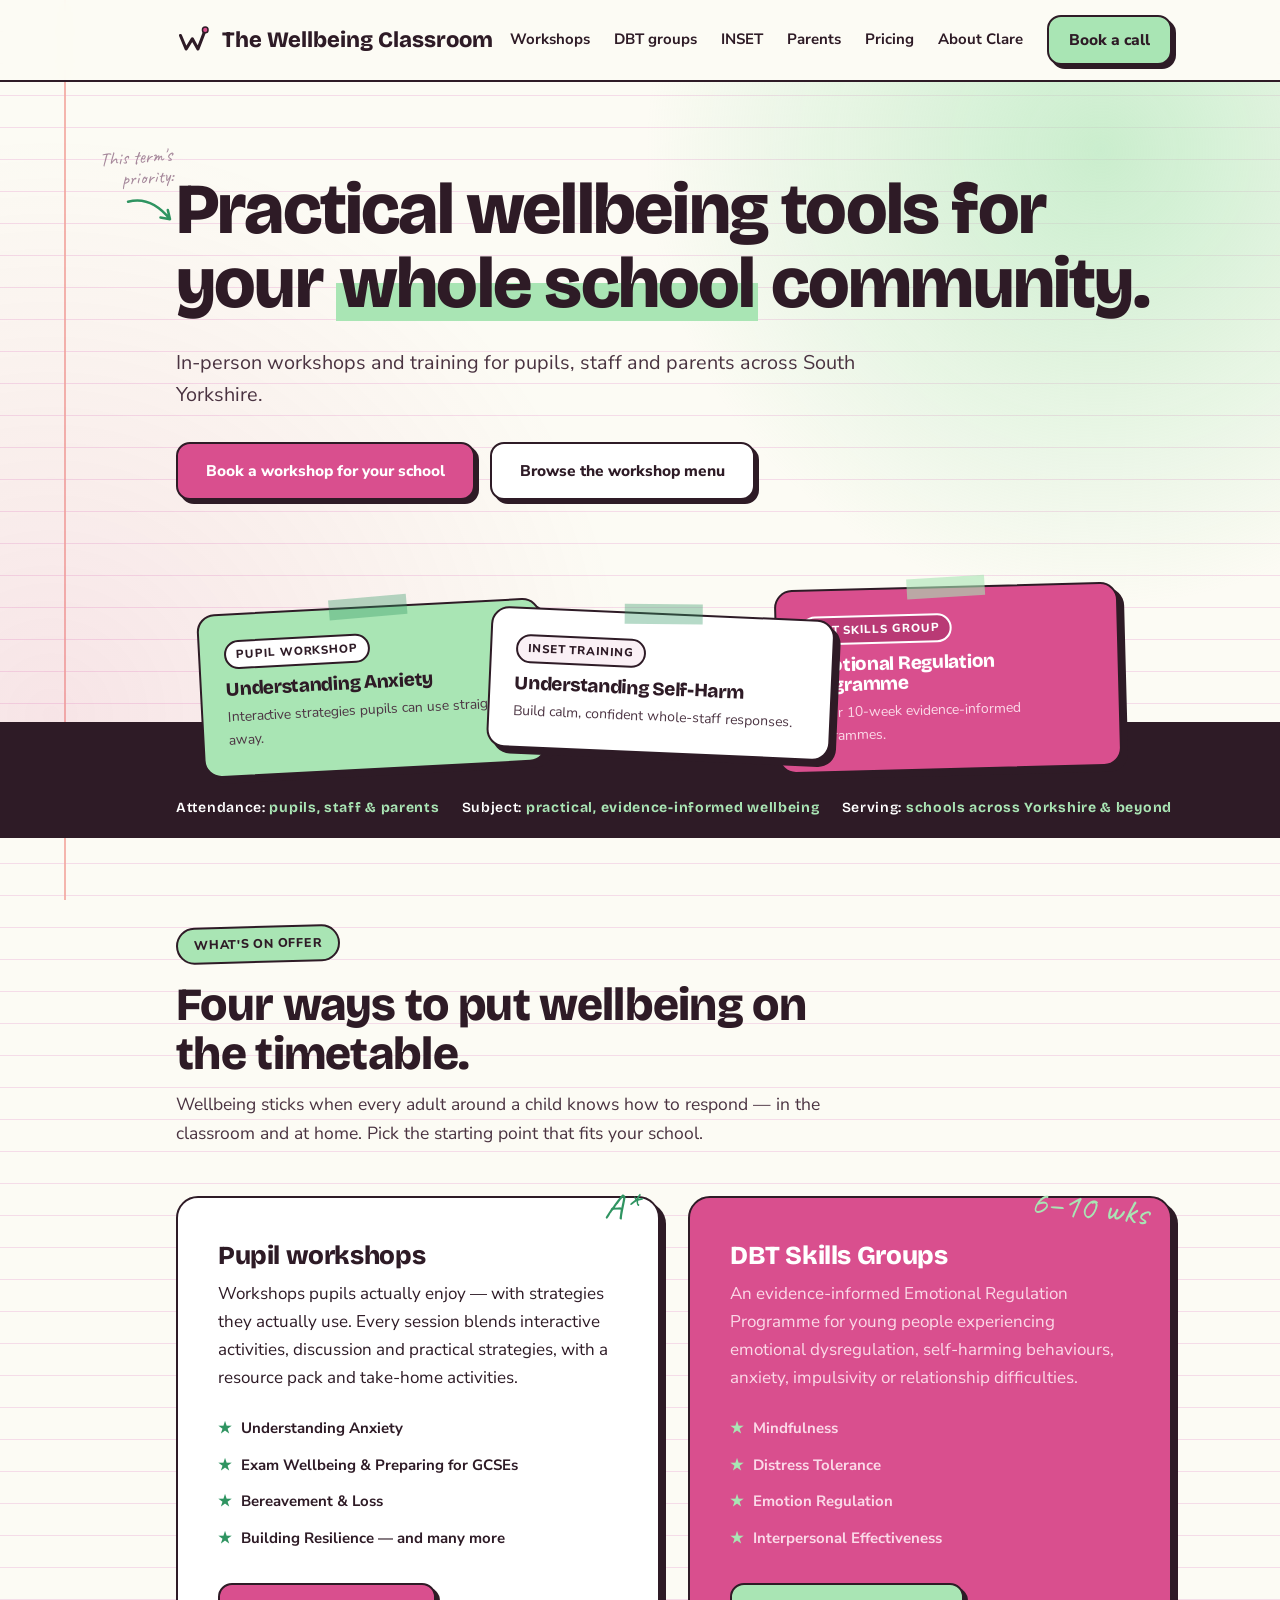
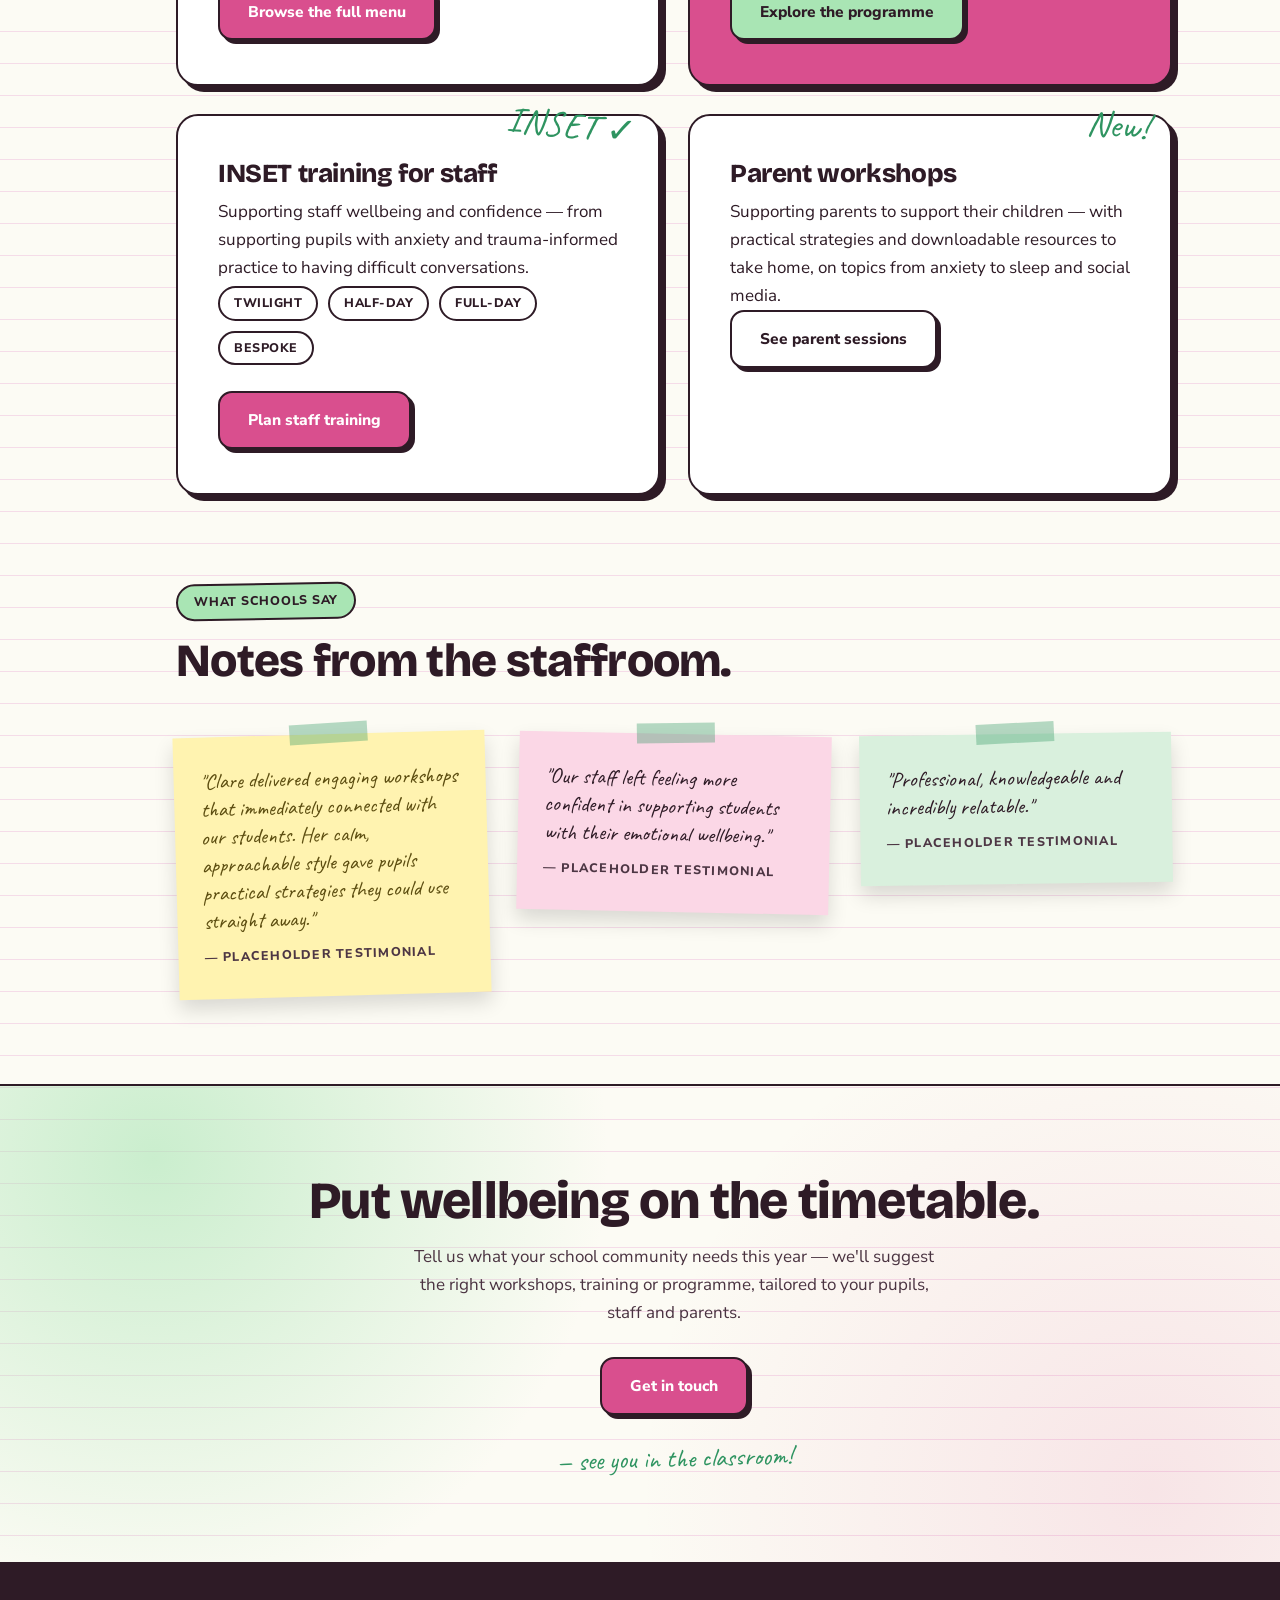
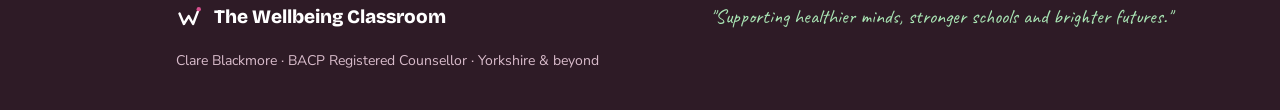
==== index.html @ d32be2e9 "Remove proof-point line from hero Co-Authored-By: Claude Fable 5 <noreply@anthropic.com>" ====
<!DOCTYPE html>
<html lang="en-GB">
<head>
<meta charset="UTF-8">
<meta name="viewport" content="width=device-width, initial-scale=1.0">
<title>The Wellbeing Classroom — Mental Health &amp; Wellbeing Support for Schools</title>
<meta name="description" content="Practical, evidence-informed wellbeing workshops, DBT skills groups, INSET training and parent sessions for schools across Yorkshire — delivered in person by a BACP Registered Counsellor.">
<link rel="preconnect" href="https://fonts.googleapis.com">
<link href="https://fonts.googleapis.com/css2?family=Bricolage+Grotesque:opsz,wght@12..96,400;12..96,600;12..96,800&family=Caveat:wght@600&family=Nunito+Sans:ital,wght@0,400;0,600;0,700;1,400&display=swap" rel="stylesheet">
<link rel="icon" type="image/svg+xml" href="assets/w-rise-badge.svg">
<link rel="stylesheet" href="styles/tokens.css">
<link rel="stylesheet" href="styles/main.css">
<script src="scripts/nav.js" defer></script>
<!-- PLACEHOLDERS in structured data: url and email must be confirmed with Clare before launch -->
<script type="application/ld+json">
{
  "@context": "https://schema.org",
  "@type": "LocalBusiness",
  "name": "The Wellbeing Classroom",
  "description": "Practical, evidence-informed mental health and wellbeing workshops, DBT skills groups, INSET staff training and parent workshops, delivered in person to schools across Yorkshire by a BACP Registered Counsellor.",
  "url": "https://www.thewellbeingclassroom.co.uk",
  "email": "hello@thewellbeingclassroom.co.uk",
  "founder": {
    "@type": "Person",
    "name": "Clare Blackmore",
    "jobTitle": "BACP Registered Counsellor"
  },
  "areaServed": [
    { "@type": "AdministrativeArea", "name": "South Yorkshire" },
    { "@type": "AdministrativeArea", "name": "Wakefield" },
    { "@type": "AdministrativeArea", "name": "Pontefract" },
    { "@type": "AdministrativeArea", "name": "Yorkshire" }
  ],
  "priceRange": "£175–£750",
  "knowsAbout": [
    "Child and adolescent mental health",
    "Anxiety",
    "Emotional regulation",
    "DBT skills",
    "Bereavement support",
    "Staff wellbeing training"
  ]
}
</script>
</head>
<body>

<nav>
  <div class="nav-inner">
    <a class="logo" href="index.html">
      <svg class="mark" viewBox="0 0 64 64" fill="none" stroke-linecap="round" stroke-linejoin="round" aria-hidden="true"><path d="M8 24 L18 48 L29 30 L39 48 L52 14" stroke="var(--ink)" stroke-width="5.5"/><circle cx="52" cy="14" r="5" fill="var(--primary)" stroke="var(--ink)" stroke-width="2.6"/></svg>
      <span>The Wellbeing Classroom</span>
    </a>
    <button class="nav-toggle" type="button" aria-expanded="false" aria-controls="nav-links">
      <svg viewBox="0 0 24 24" width="18" height="18" fill="none" aria-hidden="true"><path d="M3 6h18M3 12h18M3 18h18" stroke="currentColor" stroke-width="2.5" stroke-linecap="round"/></svg>
      Menu
    </button>
    <div class="nav-links" id="nav-links">
      <a href="workshops.html">Workshops</a>
      <a href="dbt-skills-groups.html">DBT groups</a>
      <a href="inset-training.html">INSET</a>
      <a href="parent-workshops.html">Parents</a>
      <a href="pricing.html">Pricing</a>
      <a href="about.html">About Clare</a>
      <a href="contact.html" class="btn sun" style="padding:10px 20px">Book a call</a>
    </div>
  </div>
</nav>

<header class="hero">
  <div class="hero-head">
    <p class="hero-note" aria-hidden="true">This term's priority:
      <svg class="note-arrow" viewBox="0 0 64 42" fill="none" aria-hidden="true"><path d="M4 6 C 24 2, 42 12, 56 32 M56 32 l-12 -3 M56 32 l-2 -12" stroke="var(--accent)" stroke-width="3.2" stroke-linecap="round" stroke-linejoin="round"/></svg>
    </p>
    <h1>Practical wellbeing tools for your <span class="hl">whole school</span> community.</h1>
    <p class="hero-sub">In-person workshops and training for pupils, staff and parents across South Yorkshire.</p>
    <div class="hero-ctas">
      <a href="contact.html" class="btn">Book a workshop for your school</a>
      <a href="workshops.html" class="btn plain">Browse the workshop menu</a>
    </div>
  </div>
  <div class="desk">
    <a class="paper p1" href="workshops.html">
      <span class="pill">Pupil workshop</span>
      <h3>Understanding Anxiety</h3>
      <p>Interactive strategies pupils can use straight away.</p>
    </a>
    <a class="paper p2" href="inset-training.html">
      <span class="pill">INSET training</span>
      <h3>Understanding Self-Harm</h3>
      <p>Build calm, confident whole-staff responses.</p>
    </a>
    <a class="paper p3" href="dbt-skills-groups.html">
      <span class="pill">DBT skills group</span>
      <h3>Emotional Regulation Programme</h3>
      <p>6, 8 or 10-week evidence-informed programmes.</p>
    </a>
  </div>
</header>

<div class="register">
  <div class="wrap">
    <span>Attendance: <b>pupils, staff &amp; parents</b></span>
    <span>Subject: <b>practical, evidence-informed wellbeing</b></span>
    <span>Serving: <b>schools across Yorkshire &amp; beyond</b></span>
  </div>
</div>

<section>
  <div class="wrap">
    <div class="sec-head">
      <span class="eyebrow">What's on offer</span>
      <h2>Four ways to put wellbeing on the timetable.</h2>
      <p>Wellbeing sticks when every adult around a child knows how to respond — in the classroom and at home. Pick the starting point that fits your school.</p>
    </div>
    <div class="aud">
      <div class="book">
        <span class="grade">A*</span>
        <h3>Pupil workshops</h3>
        <p>Workshops pupils actually enjoy — with strategies they actually use. Every session blends interactive activities, discussion and practical strategies, with a resource pack and take-home activities.</p>
        <ul>
          <li>Understanding Anxiety</li>
          <li>Exam Wellbeing &amp; Preparing for GCSEs</li>
          <li>Bereavement &amp; Loss</li>
          <li>Building Resilience — and many more</li>
        </ul>
        <a href="workshops.html" class="btn">Browse the full menu</a>
      </div>
      <div class="book blue">
        <span class="grade">6–10 wks</span>
        <h3>DBT Skills Groups</h3>
        <p>An evidence-informed Emotional Regulation Programme for young people experiencing emotional dysregulation, self-harming behaviours, anxiety, impulsivity or relationship difficulties.</p>
        <ul>
          <li>Mindfulness</li>
          <li>Distress Tolerance</li>
          <li>Emotion Regulation</li>
          <li>Interpersonal Effectiveness</li>
        </ul>
        <a href="dbt-skills-groups.html" class="btn sun">Explore the programme</a>
      </div>
      <div class="book">
        <span class="grade">INSET ✓</span>
        <h3>INSET training for staff</h3>
        <p>Supporting staff wellbeing and confidence — from supporting pupils with anxiety and trauma-informed practice to having difficult conversations.</p>
        <div class="formats"><span>Twilight</span><span>Half-day</span><span>Full-day</span><span>Bespoke</span></div>
        <a href="inset-training.html" class="btn">Plan staff training</a>
      </div>
      <div class="book">
        <span class="grade">New!</span>
        <h3>Parent workshops</h3>
        <p>Supporting parents to support their children — with practical strategies and downloadable resources to take home, on topics from anxiety to sleep and social media.</p>
        <a href="parent-workshops.html" class="btn plain">See parent sessions</a>
      </div>
    </div>
  </div>
</section>

<section class="tight">
  <div class="wrap">
    <div class="sec-head">
      <span class="eyebrow" style="transform:rotate(-1deg)">What schools say</span>
      <h2>Notes from the staffroom.</h2>
    </div>
    <!-- PLACEHOLDER TESTIMONIALS — replace with genuine quotes as Clare collects them -->
    <div class="stickies">
      <div class="sticky">"Clare delivered engaging workshops that immediately connected with our students. Her calm, approachable style gave pupils practical strategies they could use straight away."<footer>— Placeholder testimonial</footer></div>
      <div class="sticky">"Our staff left feeling more confident in supporting students with their emotional wellbeing."<footer>— Placeholder testimonial</footer></div>
      <div class="sticky">"Professional, knowledgeable and incredibly relatable."<footer>— Placeholder testimonial</footer></div>
    </div>
  </div>
</section>

<section class="cta">
  <div class="wrap">
    <h2>Put wellbeing on the timetable.</h2>
    <p>Tell us what your school community needs this year — we'll suggest the right workshops, training or programme, tailored to your pupils, staff and parents.</p>
    <a href="contact.html" class="btn">Get in touch</a>
    <span class="hand">— see you in the classroom!</span>
  </div>
</section>

<footer class="site">
  <div class="wrap">
    <a class="logo" href="index.html"><svg class="mark" viewBox="0 0 64 64" fill="none" stroke-linecap="round" stroke-linejoin="round" aria-hidden="true"><path d="M8 24 L18 48 L29 30 L39 48 L52 14" stroke="#fff" stroke-width="5.5"/><circle cx="52" cy="14" r="5" fill="var(--primary)"/></svg>The Wellbeing Classroom</a>
    <span class="strap">"Supporting healthier minds, stronger schools and brighter futures."</span>
    <span>Clare Blackmore · BACP Registered Counsellor · Yorkshire &amp; beyond</span>
  </div>
</footer>

</body>
</html>
---- styles/tokens.css ----
/* ============================================================
   THE WELLBEING CLASSROOM — BRAND TOKENS
   Change the site's entire colour scheme by editing this file.
   Default: "Rose & Mint" (pink + green — closest to the
   sage-green-and-blush direction Clare mentioned, kept poppy).
   Alternate palettes are at the bottom — copy one over :root
   to switch.
   ============================================================ */

:root{
  /* Core palette */
  --primary:#D94F8E;        /* buttons, panels, headings on colour */
  --primary-dark:#B93A75;   /* hover/pressed */
  --highlight:#A9E5B4;      /* highlighter swipes, badges, sun buttons */
  --accent:#2F9461;         /* handwriting, stickers, doodles */
  --ink:#2E1B26;            /* text + borders */

  /* Notepad surfaces */
  --paper:#FCFBF4;          /* page background */
  --rule:#F5DCE8;           /* ruled notebook lines */
  --margin:#F3A8A0;         /* red margin line */
  --note:#FFF3B0;           /* sticky notes */

  /* Tints (derived — keep in the primary/highlight families) */
  --tint-primary:#FBD7E6;   /* light primary backgrounds */
  --tint-highlight:#D9F0DD; /* light highlight backgrounds */
  --tint-neutral:#FAF0F5;   /* pills, subtle fills */
  --text-on-primary:#FBD9E8;/* body text on primary panels */
  --body:#4a3341;           /* body copy */
  --body-soft:#4d3644;      /* secondary copy */
  --faded:#A5879A;          /* dates, hints */
  --footer-text:#D9BCCB;

  /* Hero / CTA gradient stops */
  --glow-a:rgba(169,229,180,.6);   /* highlight glow */
  --glow-b:rgba(217,79,142,.13);   /* primary glow */
  --tape:rgba(47,148,97,.35);      /* washi tape on cards */

  /* Type */
  --font-display:'Bricolage Grotesque',sans-serif;
  --font-body:'Nunito Sans',sans-serif;
  --font-hand:'Caveat',cursive;
}

/* ------------------------------------------------------------
   ALTERNATE PALETTES (approved mockup colourways)
   To use one, replace the matching variables in :root above.
   ------------------------------------------------------------

   RASPBERRY & CUSTARD (pink + yellow)
   --primary:#D6336C; --primary-dark:#B02458;
   --highlight:#FFC93C; --accent:#FF6B57; --ink:#33202A;
   --rule:#F5DDE6; --tint-primary:#FBD9E4; --tint-highlight:#FFD9D2;
   --tint-neutral:#FAF0F3; --text-on-primary:#FBDCE7;
   --body:#4a3340; --body-soft:#4d3644; --faded:#A58794;
   --footer-text:#D9BCC9;
   --glow-a:rgba(255,201,60,.55); --glow-b:rgba(214,51,108,.12);
   --tape:rgba(255,107,87,.4);

   ORCHARD (green + apricot)
   --primary:#2E7D4F; --primary-dark:#23623E;
   --highlight:#FFBE76; --accent:#F4633A; --ink:#182B1F;
   --rule:#DCE9DE; --tint-primary:#D6EDDD; --tint-highlight:#FFE3CB;
   --tint-neutral:#EFF6F0; --text-on-primary:#D9EFDF;
   --body:#35443a; --body-soft:#3a4a40; --faded:#7f9686;
   --footer-text:#B7C6BB;
   --glow-a:rgba(255,190,118,.55); --glow-b:rgba(46,125,79,.14);
   --tape:rgba(244,99,58,.35);

   MARIGOLD (orange + peach + olive)
   --primary:#DE5F1D; --primary-dark:#B84F14;
   --highlight:#FFCE9E; --accent:#6F8F3F; --ink:#2E2418;
   --rule:#EFE2CF; --tint-primary:#FFE2C7; --tint-highlight:#E7EFD8;
   --tint-neutral:#FAF2E8; --text-on-primary:#FFE4CB;
   --body:#4a3d2e; --body-soft:#4d4032; --faded:#A89376;
   --footer-text:#D4C6B0;
   --glow-a:rgba(255,206,158,.55); --glow-b:rgba(222,95,29,.12);
   --tape:rgba(111,143,63,.35);
------------------------------------------------------------ */
---- styles/main.css ----
/* ============================================================
   THE WELLBEING CLASSROOM — MAIN STYLES
   Notepad design system: ruled paper, margin line, chunky
   bordered cards with offset shadows, handwritten annotations.
   Colours come from tokens.css — never hard-code hex here.
   ============================================================ */

*{margin:0;padding:0;box-sizing:border-box}
html{scroll-behavior:smooth}
body{
  font-family:var(--font-body);color:var(--ink);line-height:1.65;font-size:17px;
  background:
    repeating-linear-gradient(to bottom, transparent 0 31px, var(--rule) 31px 32px),
    var(--paper);
}
body::before{content:"";position:fixed;top:0;bottom:0;left:64px;width:2px;background:var(--margin);z-index:0;opacity:.85}
.wrap{max-width:1120px;margin:0 auto;padding:0 28px 0 96px;position:relative;z-index:1}
h1,h2,h3{font-family:var(--font-display);color:var(--ink);line-height:1.06;letter-spacing:-.015em}
.hand{font-family:var(--font-hand);color:var(--accent);font-size:1.35em;line-height:1.2}
.hl{background:linear-gradient(transparent 50%, var(--highlight) 50%, var(--highlight) 94%, transparent 94%);padding:0 3px}

/* Buttons */
.btn{display:inline-block;background:var(--primary);color:#fff;padding:14px 28px;border-radius:14px;text-decoration:none;font-weight:800;font-size:15.5px;border:2.5px solid var(--ink);box-shadow:4px 4px 0 var(--ink);transition:transform .12s, box-shadow .12s}
.btn:hover{transform:translate(-2px,-2px);box-shadow:6px 6px 0 var(--ink)}
.btn:active{transform:translate(2px,2px);box-shadow:1px 1px 0 var(--ink)}
.btn.sun{background:var(--highlight);color:var(--ink)}
.btn.plain{background:#fff;color:var(--ink)}
.eyebrow{display:inline-block;background:var(--highlight);border:2px solid var(--ink);border-radius:999px;padding:6px 16px;font-weight:800;font-size:12.5px;letter-spacing:.06em;text-transform:uppercase;margin-bottom:18px;transform:rotate(-1.5deg);color:var(--ink)}

/* Nav */
nav{position:sticky;top:0;z-index:20;background:color-mix(in srgb, var(--paper) 94%, transparent);backdrop-filter:blur(8px);border-bottom:2.5px solid var(--ink)}
.nav-inner{max-width:1120px;margin:0 auto;padding:15px 28px 15px 96px;display:flex;align-items:center;justify-content:space-between;position:relative}
.logo{display:flex;align-items:center;gap:10px;font-family:var(--font-display);font-weight:800;font-size:22px;text-decoration:none;color:var(--ink);line-height:1}
.logo svg.mark{flex:none;width:36px;height:36px}
.nav-links{display:flex;gap:24px;align-items:center;font-size:15px;font-weight:700}
.nav-links a{text-decoration:none;color:var(--ink)}
.nav-links a:hover{color:var(--primary)}
.nav-links a[aria-current="page"]{background:linear-gradient(transparent 55%, var(--highlight) 55%, var(--highlight) 92%, transparent 92%);padding:0 3px}
.nav-toggle{display:none;align-items:center;gap:9px;background:#fff;color:var(--ink);font-family:var(--font-body);font-weight:800;font-size:13.5px;letter-spacing:.06em;text-transform:uppercase;border:2.5px solid var(--ink);border-radius:12px;box-shadow:3px 3px 0 var(--ink);padding:8px 15px;cursor:pointer;transition:transform .12s, box-shadow .12s}
.nav-toggle:hover{transform:translate(-1px,-1px);box-shadow:4px 4px 0 var(--ink)}
.nav-toggle:active{transform:translate(1px,1px);box-shadow:1px 1px 0 var(--ink)}
.nav-toggle[aria-expanded="true"]{background:var(--highlight)}

/* Hero — "the term's front page": full-width typographic poster
   hugging the margin rule, with a band of papers crossing the fold */
.hero{
  padding:64px 0 0;position:relative;
  background:
    radial-gradient(circle at 86% 10%, var(--glow-a), transparent 36%),
    radial-gradient(circle at 4% 92%, var(--glow-b), transparent 42%);
}
.hero-head{position:relative;max-width:1120px;margin:0 auto;padding:26px 28px 0 96px}
.hero-note{position:absolute;left:2px;top:2px;width:92px;font-family:var(--font-hand);color:var(--faded);font-size:19px;line-height:1.12;text-align:right;transform:rotate(-4deg)}
.hero-note .note-arrow{display:block;width:50px;margin:6px 0 0 auto}
.hero h1{font-size:clamp(42px,5.6vw,76px);font-weight:800;letter-spacing:-.025em;line-height:1.04}
.hero-sub{margin-top:26px;font-size:clamp(17px,1.55vw,21px);color:var(--body);max-width:58ch}
.hero-ctas{display:flex;gap:15px;flex-wrap:wrap;margin-top:30px}

/* Papers on the desk — overlapping band that breaks the hero's bottom edge */
.desk{position:relative;z-index:5;display:flex;align-items:flex-end;justify-content:center;max-width:1180px;margin:64px auto -48px;padding:22px 32px 0 72px}
.paper{display:block;width:32%;background:#fff;border:2.5px solid var(--ink);border-radius:18px;box-shadow:6px 6px 0 var(--ink);padding:24px;position:relative;text-decoration:none;color:inherit;transform:rotate(var(--rot,0deg)) translateY(var(--lift,0px));transition:transform .18s,box-shadow .18s}
.paper+.paper{margin-left:-56px}
.paper::before{content:"";position:absolute;top:-11px;left:50%;transform:translateX(-50%) rotate(-2deg);width:78px;height:20px;background:var(--tape)}
.paper h3{font-size:19px;font-weight:800;margin-bottom:6px}
.paper p{font-size:14px;color:var(--body-soft)}
.paper .pill{display:inline-block;font-size:11.5px;font-weight:800;letter-spacing:.08em;text-transform:uppercase;background:var(--tint-neutral);border:2px solid var(--ink);border-radius:999px;padding:3px 10px;margin-bottom:10px}
.p1{--rot:-3deg;background:var(--highlight);z-index:1}
.p1 .pill{background:#fff}
.p2{--rot:2.5deg;--lift:-16px;z-index:3}
.p3{--rot:-1.5deg;background:var(--primary);z-index:2}
.p3 h3{color:#fff}
.p3 p{color:var(--text-on-primary)}
.p3 .pill{background:var(--primary-dark);color:#fff;border-color:#fff}
.p3::before{background:var(--glow-a)}
.paper:hover,.paper:focus-visible{transform:rotate(0deg) translateY(calc(var(--lift,0px) - 4px));box-shadow:8px 8px 0 var(--ink);z-index:6}
.paper:focus-visible{outline:3px solid var(--accent);outline-offset:3px}

/* Register strip (home only) — extra top padding clears the desk band overlap */
.register{border-top:2.5px solid var(--ink);border-bottom:2.5px solid var(--ink);background:var(--ink);color:#fff;padding:72px 0 17px;position:relative;z-index:1}
.register .wrap{display:flex;justify-content:space-between;gap:18px;flex-wrap:wrap;font-family:var(--font-display);font-weight:600;font-size:14px;letter-spacing:.05em}
.register span b{color:var(--highlight)}

/* Sections */
section{padding:88px 0}
section.tight{padding-top:0}
.sec-head{margin-bottom:48px;max-width:70ch}
.sec-head h1{font-size:clamp(34px,4.8vw,54px);font-weight:800;margin-bottom:12px}
.sec-head h2{font-size:clamp(30px,4vw,46px);font-weight:800;margin-bottom:12px}
.sec-head p{color:var(--body);font-size:17.5px}

/* Feature cards (from design 3) */
.courses{display:grid;grid-template-columns:repeat(3,1fr);gap:26px}
.course{background:#fff;border:2.5px solid var(--ink);border-radius:20px;box-shadow:5px 5px 0 var(--ink);padding:30px 28px;transition:transform .15s, box-shadow .15s;position:relative}
.course:hover{transform:translate(-3px,-3px);box-shadow:8px 8px 0 var(--ink)}
.course .emoji{width:52px;height:52px;border-radius:14px;border:2.5px solid var(--ink);display:flex;align-items:center;justify-content:center;font-size:24px;margin-bottom:18px}
.course:nth-child(1) .emoji{background:var(--highlight)}
.course:nth-child(2) .emoji{background:var(--tint-primary)}
.course:nth-child(3) .emoji{background:var(--tint-highlight)}
.course h3{font-size:22px;font-weight:800;margin-bottom:8px}
.course p{font-size:15px;color:var(--body-soft)}
.course .sticker{position:absolute;top:-14px;right:18px;background:var(--accent);color:#fff;border:2px solid var(--ink);border-radius:999px;font-size:11.5px;font-weight:800;letter-spacing:.06em;text-transform:uppercase;padding:5px 12px;transform:rotate(3deg)}

/* Workshop menu (multi-column list) */
.menu-board{border:2.5px solid var(--ink);background:#fff;border-radius:20px;box-shadow:6px 6px 0 var(--ink);padding:40px 44px;margin-top:30px}
.menu-cols{display:grid;grid-template-columns:repeat(3,1fr);gap:36px}
.menu-cols h3{font-size:17px;font-weight:800;color:var(--primary);margin-bottom:12px;padding-bottom:8px;border-bottom:2px solid var(--rule)}
.menu-cols ul{list-style:none}
.menu-cols li{padding:5px 0;font-size:15px;font-weight:600}
.menu-cols li::before{content:"→";color:var(--accent);margin-right:9px;font-weight:900}
.includes{margin-top:32px;padding-top:24px;border-top:2px dashed var(--rule);display:flex;gap:16px 26px;flex-wrap:wrap;font-size:14.5px;font-weight:700}
.includes span::before{content:"✓";color:#fff;background:var(--accent);display:inline-flex;width:19px;height:19px;border-radius:50%;align-items:center;justify-content:center;font-size:10.5px;margin-right:8px;vertical-align:middle}

/* Bespoke / highlight dashed box */
.bespoke{margin-top:26px;border:2.5px dashed var(--ink);border-radius:20px;padding:28px 32px;display:flex;justify-content:space-between;align-items:center;gap:24px;flex-wrap:wrap;background:color-mix(in srgb, #fff 70%, transparent)}
.bespoke h3{font-size:21px;font-weight:800;margin-bottom:6px}
.bespoke p{font-size:15px;color:var(--body-soft);max-width:64ch}

/* Audience panels */
.aud{display:grid;grid-template-columns:1fr 1fr;gap:28px}
.book{border:2.5px solid var(--ink);border-radius:22px;padding:44px 40px;background:#fff;position:relative;box-shadow:6px 6px 0 var(--ink)}
.book.blue{background:var(--primary);color:var(--text-on-primary)}
.book.blue h3{color:#fff}
.book.blue p{color:var(--text-on-primary)}
.book h3{font-size:26px;font-weight:800;margin-bottom:10px}
.book .grade{position:absolute;top:-20px;right:22px;font-family:var(--font-hand);font-size:36px;color:var(--accent);transform:rotate(6deg)}
.book.blue .grade{color:var(--highlight)}
.book ul{list-style:none;margin:18px 0 26px}
.book li{padding:6px 0;font-weight:700;font-size:15px}
.book li::before{content:"★";color:var(--accent);margin-right:10px}
.book.blue li::before{color:var(--highlight)}
.book .formats{display:flex;gap:10px;flex-wrap:wrap;margin:4px 0 26px}
.book .formats span{border:2px solid var(--ink);background:#fff;color:var(--ink);border-radius:999px;padding:5px 14px;font-size:12.5px;font-weight:800;letter-spacing:.04em;text-transform:uppercase}

/* Pricing table */
.price-table{border:2.5px solid var(--ink);background:#fff;border-radius:20px;box-shadow:6px 6px 0 var(--ink);overflow:hidden;margin-top:8px}
.price-row{display:grid;grid-template-columns:1.3fr 1fr auto;gap:22px;align-items:center;padding:22px 32px;border-bottom:2px solid var(--rule)}
.price-row:last-child{border-bottom:0}
.price-row.head{background:var(--primary);color:#fff;border-bottom:2.5px solid var(--ink);font-family:var(--font-display);font-weight:800;letter-spacing:.04em;font-size:14px;text-transform:uppercase}
.price-row h3{font-size:18px;font-weight:800}
.price-row .detail{font-size:14.5px;color:var(--body-soft)}
.price-row .price{font-family:var(--font-display);font-weight:800;font-size:22px;color:var(--primary);white-space:nowrap}
.price-note{margin-top:18px;font-size:14.5px;color:var(--body-soft)}
.price-note .hand{font-size:22px}

/* Testimonials as sticky notes */
.stickies{display:grid;grid-template-columns:repeat(3,1fr);gap:30px;align-items:start}
.sticky{background:var(--note);box-shadow:0 10px 20px rgba(0,0,0,.14);padding:30px 26px 34px;font-family:var(--font-hand);font-size:21.5px;line-height:1.3;color:#5c4d10;position:relative}
.sticky::before{content:"";position:absolute;top:-11px;left:50%;transform:translateX(-50%) rotate(-2deg);width:78px;height:20px;background:var(--tape)}
.sticky:nth-child(1){transform:rotate(-1.6deg)}
.sticky:nth-child(2){transform:rotate(1.2deg);background:var(--tint-primary);color:var(--ink)}
.sticky:nth-child(3){transform:rotate(-.8deg);background:var(--tint-highlight);color:var(--ink)}
.sticky footer{margin-top:14px;font-family:var(--font-body);font-size:12.5px;font-weight:800;letter-spacing:.1em;text-transform:uppercase;color:var(--body-soft)}

/* Report card */
.report{border:2.5px solid var(--ink);background:#fff;border-radius:20px;max-width:900px;margin:0 auto;box-shadow:6px 6px 0 var(--ink);overflow:hidden}
.report .rhead{background:var(--primary);color:#fff;padding:20px 32px;display:flex;justify-content:space-between;align-items:center;flex-wrap:wrap;gap:10px;border-bottom:2.5px solid var(--ink)}
.report .rhead h2{color:#fff;font-size:21px;font-weight:800}
.report .rhead span{font-family:var(--font-hand);font-size:25px;color:var(--highlight)}
.report .rbody{padding:36px 40px}
.rrow{display:grid;grid-template-columns:200px 1fr auto;gap:20px;padding:15px 0;border-bottom:1px dashed var(--rule);align-items:center}
.rrow:last-child{border:0}
.rrow .subject{font-family:var(--font-display);font-weight:800;color:var(--primary);font-size:15px}
.rrow .comment{font-size:15.5px;color:var(--body-soft)}
.rrow .mark{font-family:var(--font-hand);font-size:30px;color:var(--accent);font-weight:600}

/* CTA */
.cta{
  text-align:center;border-top:2.5px solid var(--ink);
  background:
    radial-gradient(circle at 12% 15%, var(--glow-a), transparent 38%),
    radial-gradient(circle at 90% 85%, var(--glow-b), transparent 42%);
}
.cta h1,.cta h2{font-size:clamp(32px,4.4vw,52px);font-weight:800;margin-bottom:14px}
.cta p{max-width:54ch;margin:0 auto 30px;color:var(--body)}
.cta .contact-line{display:flex;gap:14px 34px;justify-content:center;flex-wrap:wrap;margin-top:30px;font-weight:700;font-size:15.5px}
.cta .contact-line a{color:var(--primary);text-decoration:none;border-bottom:2px solid var(--primary)}
.cta .hand{display:block;margin-top:28px;font-size:26px;transform:rotate(-1.5deg)}

footer.site{background:var(--ink);color:var(--footer-text);padding:38px 0;font-size:14px;position:relative;z-index:1}
footer.site .wrap{display:flex;justify-content:space-between;gap:16px;flex-wrap:wrap;align-items:center}
footer.site .logo{color:#fff;font-size:19px}
footer.site .logo svg.mark{width:28px;height:28px}
footer.site .strap{font-family:var(--font-hand);font-size:20px;color:var(--highlight)}

@media(max-width:1024px){
  .hero h1{font-size:clamp(40px,6vw,66px)}
  .paper+.paper{margin-left:-40px}
}

@media(max-width:920px){
  body::before{left:26px}
  .wrap{padding-left:52px}
  .nav-inner{padding-left:52px}
  .aud{grid-template-columns:1fr}
  .courses,.menu-cols,.stickies{grid-template-columns:1fr}
  .rrow,.price-row{grid-template-columns:1fr;gap:6px}
  /* Margin gutter is too narrow for the note here — sit it above the headline */
  .hero-head{padding:0 28px 0 52px}
  .hero-note{position:static;width:auto;max-width:200px;text-align:left;transform:rotate(-3deg);margin:0 0 10px 4px}
  .hero-note .note-arrow{display:inline-block;width:40px;margin:0 0 -12px 8px}

  /* Mobile nav: toggle button + dropdown notepad panel */
  .nav-toggle{display:inline-flex}
  .nav-links{
    display:none;position:absolute;top:calc(100% + 12px);left:16px;right:16px;
    flex-direction:column;align-items:stretch;gap:6px;
    background:var(--paper);border:2.5px solid var(--ink);border-radius:18px;
    box-shadow:6px 6px 0 var(--ink);padding:18px;z-index:30;
  }
  .nav-links.open{display:flex}
  .nav-links a{padding:10px 14px;border-radius:10px;font-size:16px}
  .nav-links a:hover{background:var(--tint-neutral)}
  .nav-links a[aria-current="page"]{background:linear-gradient(transparent 55%, var(--highlight) 55%, var(--highlight) 92%, transparent 92%)}
  .nav-links .btn{text-align:center;margin-top:6px}
}

@media(max-width:680px){
  /* Papers become a scroll-snap row, still nudging past the fold */
  .desk{justify-content:flex-start;overflow-x:auto;scroll-snap-type:x mandatory;gap:18px;margin:48px 0 -48px;padding:22px 24px 8px 52px;-webkit-overflow-scrolling:touch}
  .paper{flex:0 0 76%;width:auto;max-width:320px;scroll-snap-align:center}
  .paper+.paper{margin-left:0}
  .p1{--rot:-1deg}
  .p2{--rot:1deg;--lift:0px}
  .p3{--rot:-1deg}
}

@media(prefers-reduced-motion:reduce){
  html{scroll-behavior:auto}
  .btn,.course,.nav-toggle,.paper{transition:none}
  .btn:hover,.btn:active{transform:none;box-shadow:4px 4px 0 var(--ink)}
  .course:hover{transform:none;box-shadow:5px 5px 0 var(--ink)}
  .paper:hover,.paper:focus-visible{transform:rotate(var(--rot,0deg)) translateY(var(--lift,0px));box-shadow:6px 6px 0 var(--ink)}
  .paper:hover h3,.paper:focus-visible h3{text-decoration:underline}
  .nav-toggle:hover,.nav-toggle:active{transform:none;box-shadow:3px 3px 0 var(--ink)}
}
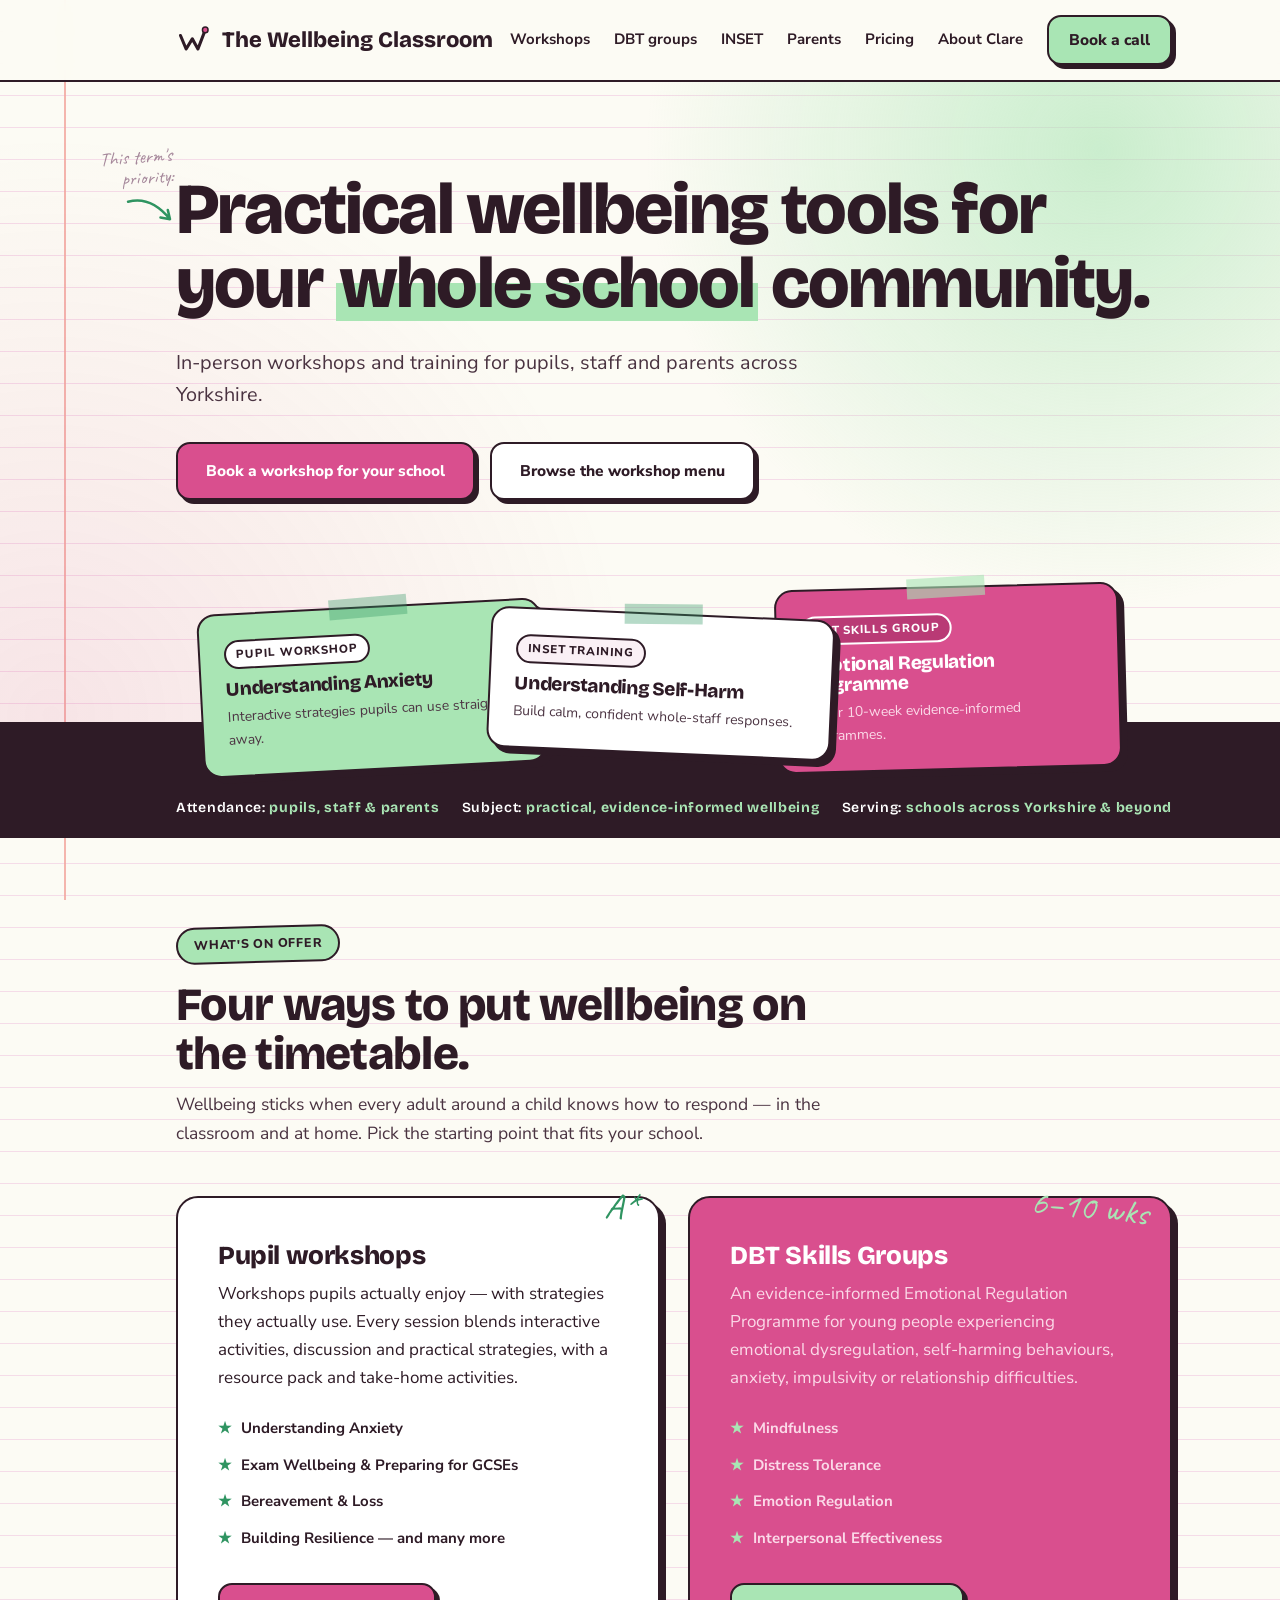
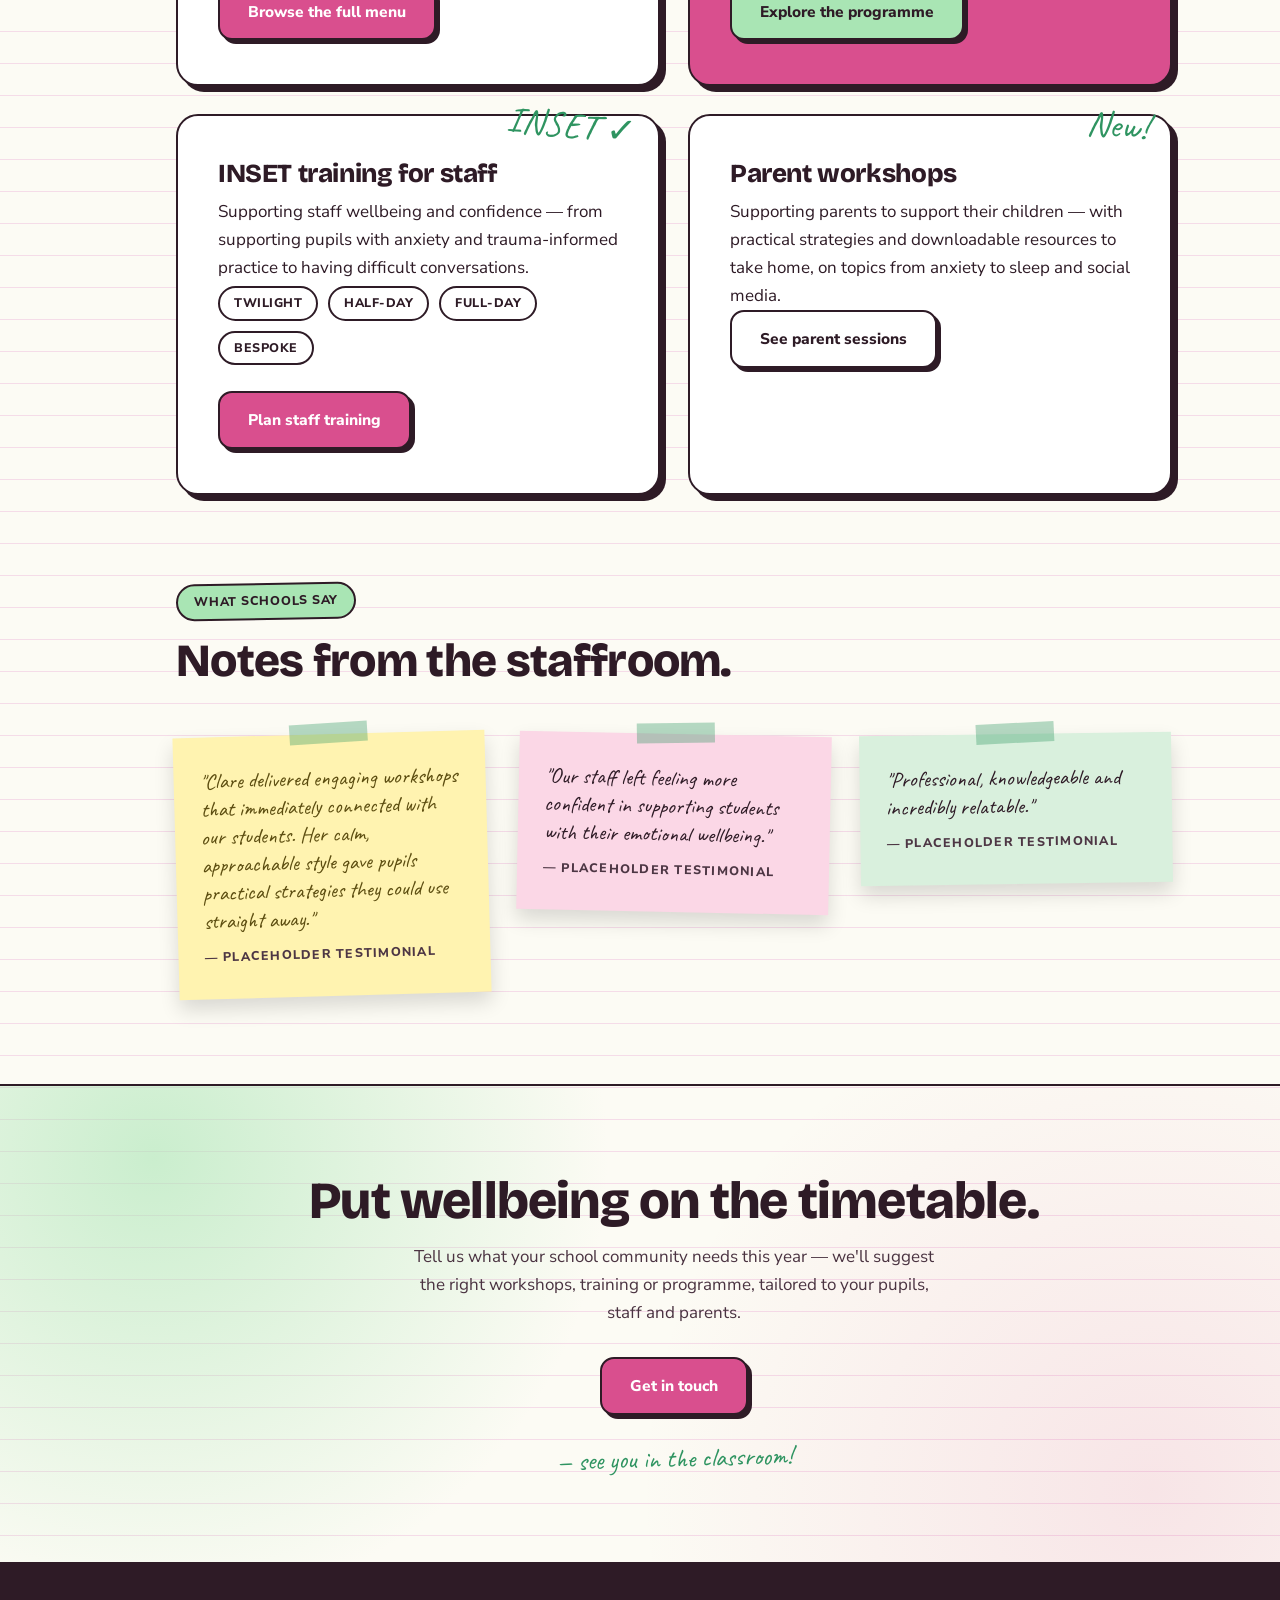
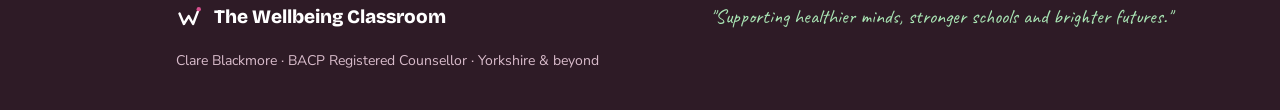
==== commit 7cbfe5a9: "Use Yorkshire as a whole instead of South Yorkshire Co-Authored-By: Claude Fable 5 <noreply@anthropi" ====
--- a/index.html
+++ b/index.html
@@ -25,12 +25,7 @@
     "name": "Clare Blackmore",
     "jobTitle": "BACP Registered Counsellor"
   },
-  "areaServed": [
-    { "@type": "AdministrativeArea", "name": "South Yorkshire" },
-    { "@type": "AdministrativeArea", "name": "Wakefield" },
-    { "@type": "AdministrativeArea", "name": "Pontefract" },
-    { "@type": "AdministrativeArea", "name": "Yorkshire" }
-  ],
+  "areaServed": { "@type": "AdministrativeArea", "name": "Yorkshire" },
   "priceRange": "£175–£750",
   "knowsAbout": [
     "Child and adolescent mental health",
@@ -73,7 +68,7 @@
       <svg class="note-arrow" viewBox="0 0 64 42" fill="none" aria-hidden="true"><path d="M4 6 C 24 2, 42 12, 56 32 M56 32 l-12 -3 M56 32 l-2 -12" stroke="var(--accent)" stroke-width="3.2" stroke-linecap="round" stroke-linejoin="round"/></svg>
     </p>
     <h1>Practical wellbeing tools for your <span class="hl">whole school</span> community.</h1>
-    <p class="hero-sub">In-person workshops and training for pupils, staff and parents across South Yorkshire.</p>
+    <p class="hero-sub">In-person workshops and training for pupils, staff and parents across Yorkshire.</p>
     <div class="hero-ctas">
       <a href="contact.html" class="btn">Book a workshop for your school</a>
       <a href="workshops.html" class="btn plain">Browse the workshop menu</a>
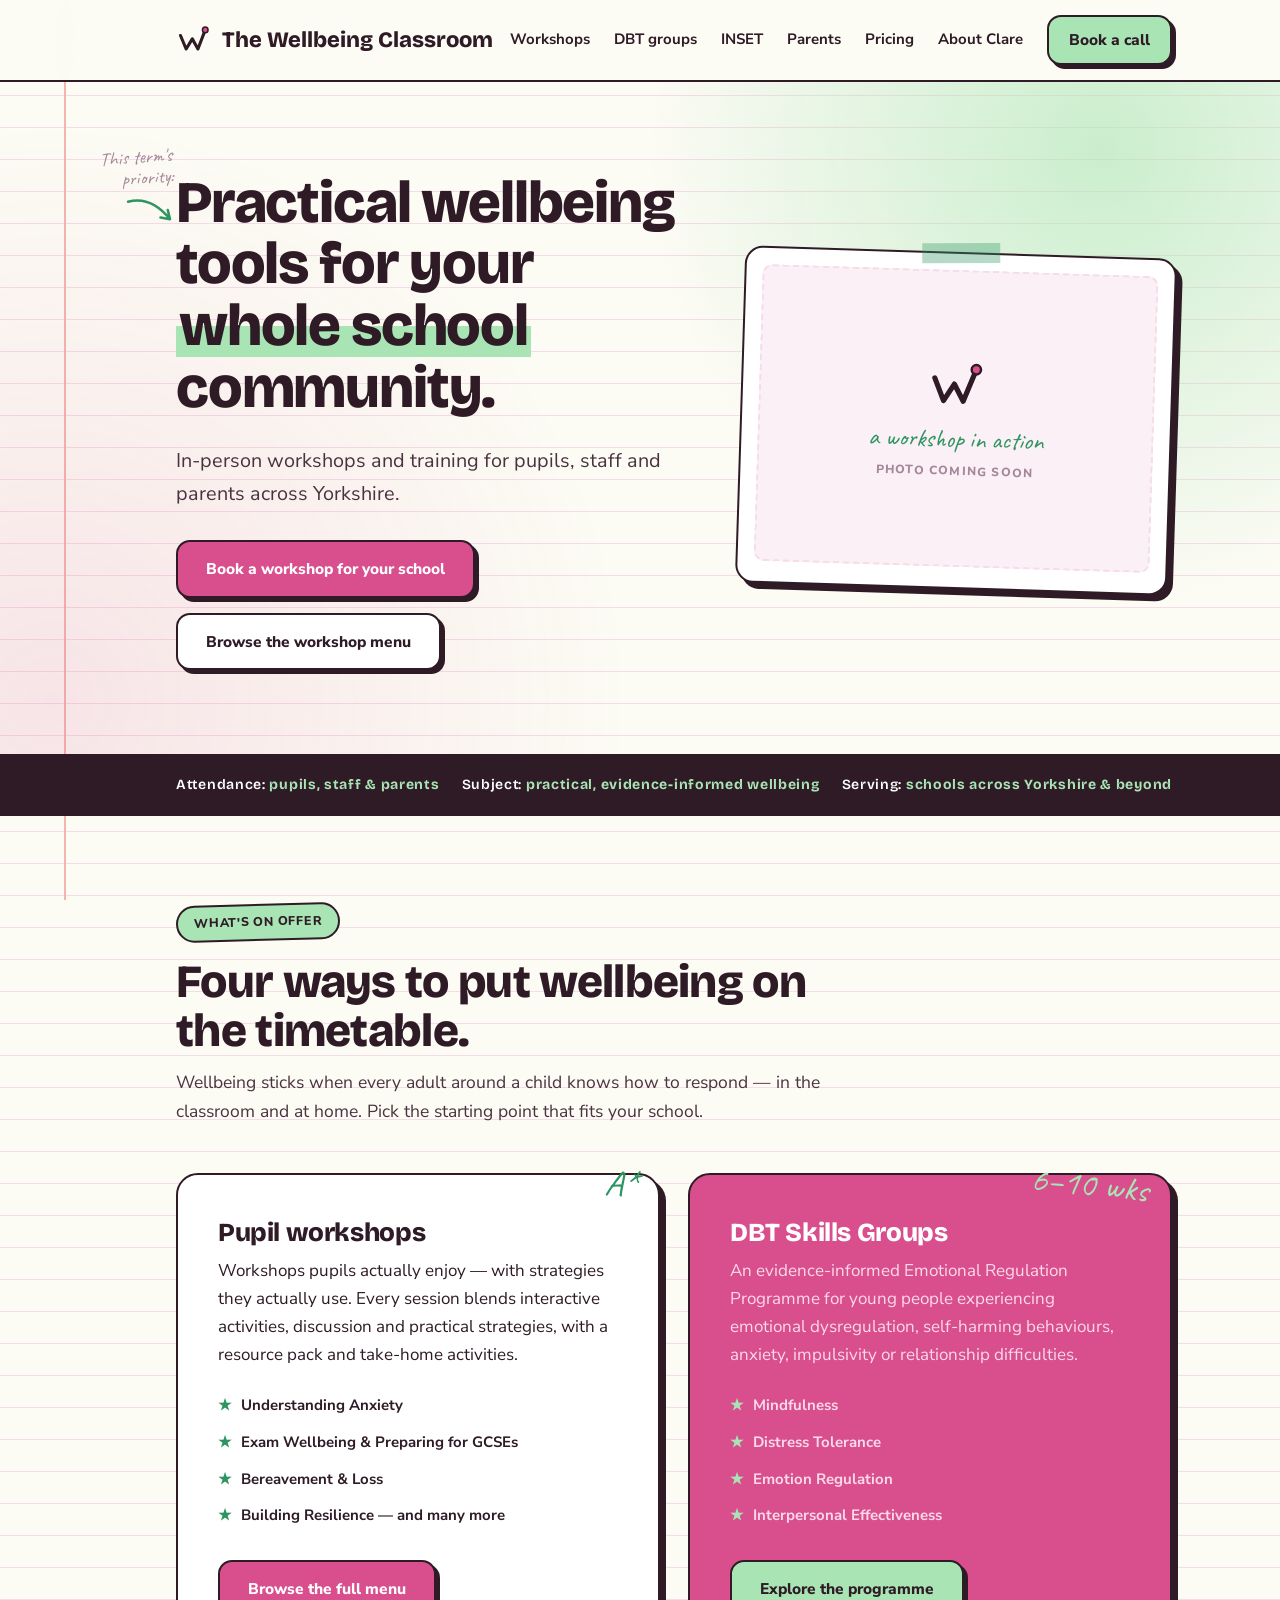
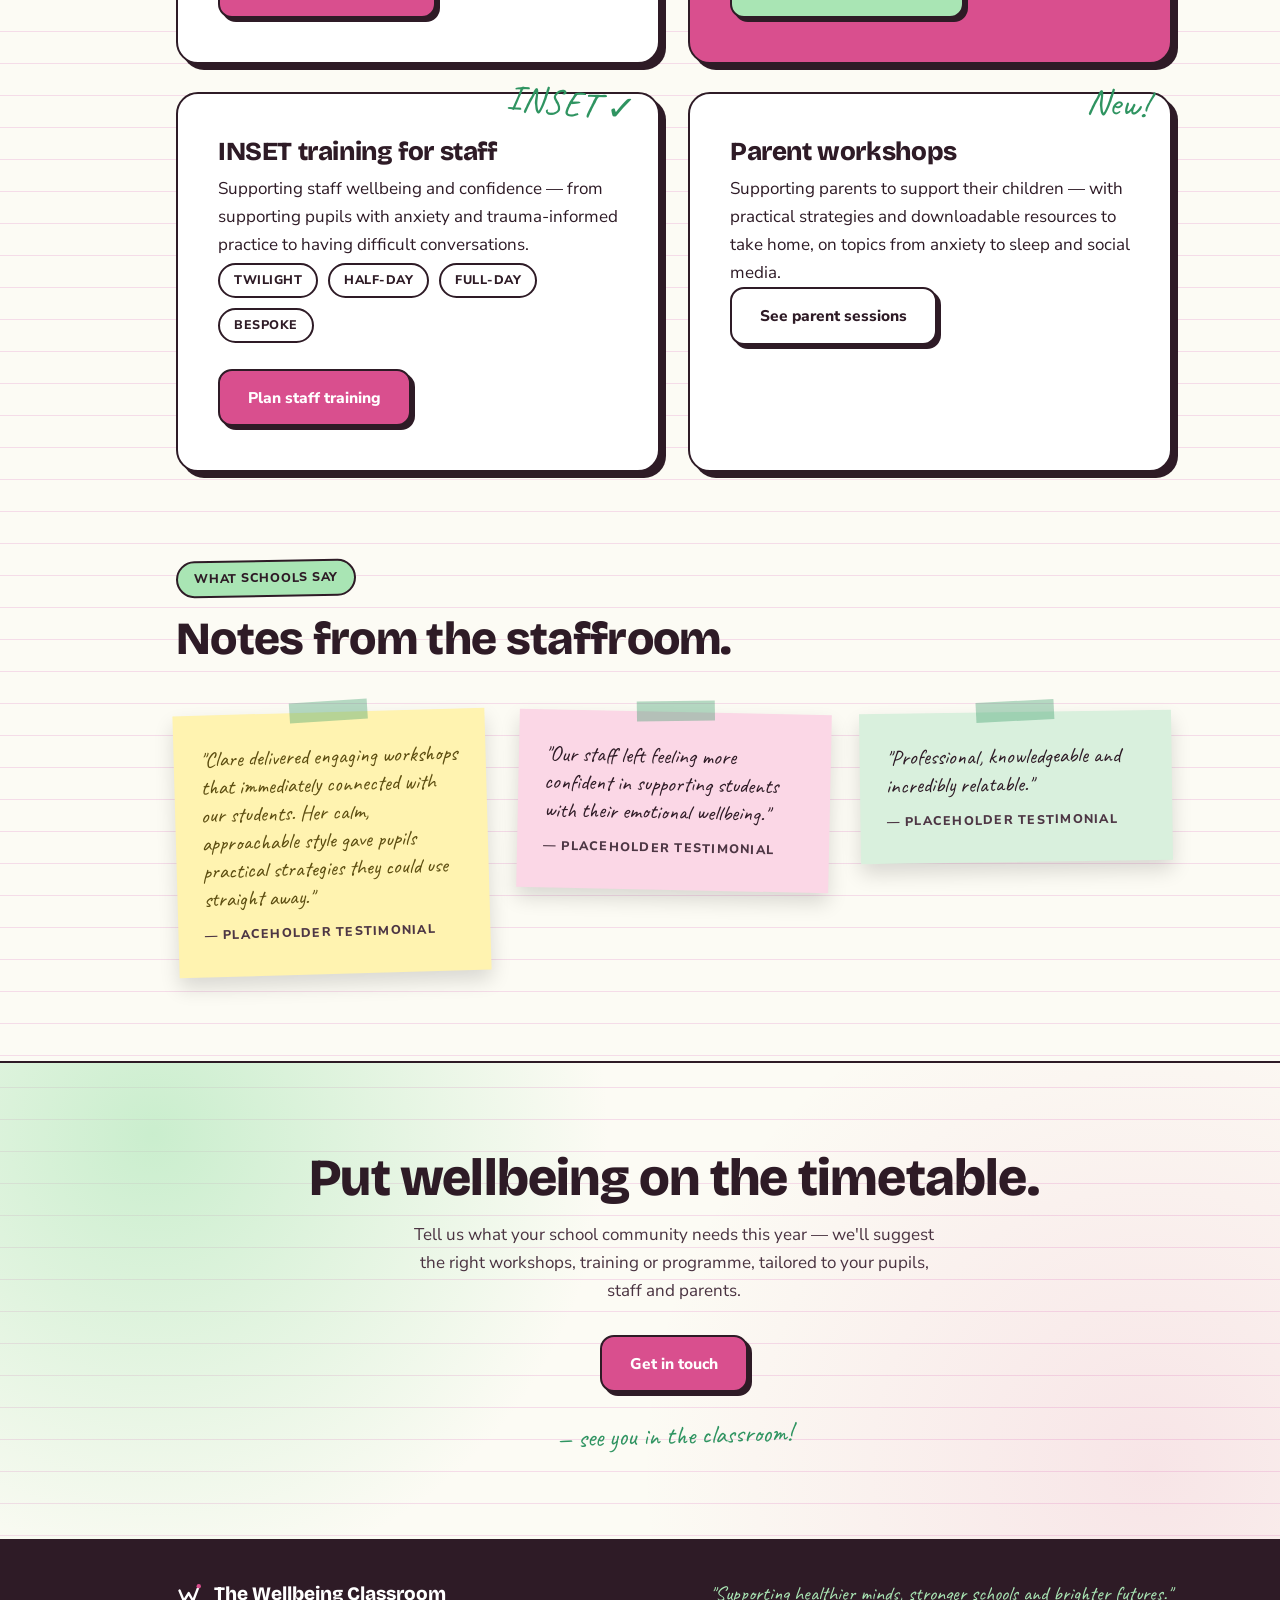
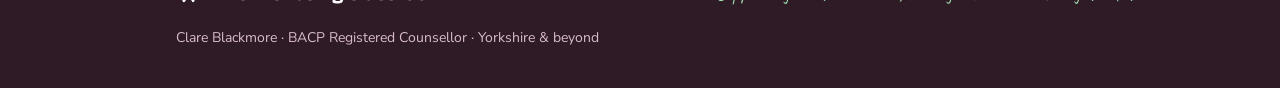
==== commit 702636e0: "Replace hero card band with taped photo placeholder frame Co-Authored-By: Claude Fable 5 <noreply@an" ====
--- a/index.html
+++ b/index.html
@@ -67,29 +67,27 @@
     <p class="hero-note" aria-hidden="true">This term's priority:
       <svg class="note-arrow" viewBox="0 0 64 42" fill="none" aria-hidden="true"><path d="M4 6 C 24 2, 42 12, 56 32 M56 32 l-12 -3 M56 32 l-2 -12" stroke="var(--accent)" stroke-width="3.2" stroke-linecap="round" stroke-linejoin="round"/></svg>
     </p>
-    <h1>Practical wellbeing tools for your <span class="hl">whole school</span> community.</h1>
-    <p class="hero-sub">In-person workshops and training for pupils, staff and parents across Yorkshire.</p>
-    <div class="hero-ctas">
-      <a href="contact.html" class="btn">Book a workshop for your school</a>
-      <a href="workshops.html" class="btn plain">Browse the workshop menu</a>
+    <div class="hero-grid">
+      <div>
+        <h1>Practical wellbeing tools for your <span class="hl">whole school</span> community.</h1>
+        <p class="hero-sub">In-person workshops and training for pupils, staff and parents across Yorkshire.</p>
+        <div class="hero-ctas">
+          <a href="contact.html" class="btn">Book a workshop for your school</a>
+          <a href="workshops.html" class="btn plain">Browse the workshop menu</a>
+        </div>
+      </div>
+      <!-- PLACEHOLDER PHOTO: when a real photo of Clare in action is supplied, replace the
+           .photo-well div below with e.g.
+           <img src="assets/workshop-photo.jpg" alt="Clare Blackmore leading a wellbeing workshop with pupils">
+           and remove aria-hidden from the figure. Keep the .hero-photo frame + tape treatment. -->
+      <figure class="hero-photo" aria-hidden="true">
+        <div class="photo-well">
+          <svg viewBox="0 0 64 64" fill="none" stroke-linecap="round" stroke-linejoin="round"><path d="M8 24 L18 48 L29 30 L39 48 L52 14" stroke="var(--ink)" stroke-width="5.5"/><circle cx="52" cy="14" r="5" fill="var(--primary)" stroke="var(--ink)" stroke-width="2.6"/></svg>
+          <span class="hand">a workshop in action</span>
+          <span class="photo-soon">Photo coming soon</span>
+        </div>
+      </figure>
     </div>
-  </div>
-  <div class="desk">
-    <a class="paper p1" href="workshops.html">
-      <span class="pill">Pupil workshop</span>
-      <h3>Understanding Anxiety</h3>
-      <p>Interactive strategies pupils can use straight away.</p>
-    </a>
-    <a class="paper p2" href="inset-training.html">
-      <span class="pill">INSET training</span>
-      <h3>Understanding Self-Harm</h3>
-      <p>Build calm, confident whole-staff responses.</p>
-    </a>
-    <a class="paper p3" href="dbt-skills-groups.html">
-      <span class="pill">DBT skills group</span>
-      <h3>Emotional Regulation Programme</h3>
-      <p>6, 8 or 10-week evidence-informed programmes.</p>
-    </a>
   </div>
 </header>
 
--- a/styles/main.css
+++ b/styles/main.css
@@ -41,10 +41,9 @@
 .nav-toggle:active{transform:translate(1px,1px);box-shadow:1px 1px 0 var(--ink)}
 .nav-toggle[aria-expanded="true"]{background:var(--highlight)}
 
-/* Hero — "the term's front page": full-width typographic poster
-   hugging the margin rule, with a band of papers crossing the fold */
+/* Hero — headline beside a taped photo frame on ruled paper */
 .hero{
-  padding:64px 0 0;position:relative;
+  padding:64px 0 84px;position:relative;
   background:
     radial-gradient(circle at 86% 10%, var(--glow-a), transparent 36%),
     radial-gradient(circle at 4% 92%, var(--glow-b), transparent 42%);
@@ -52,31 +51,22 @@
 .hero-head{position:relative;max-width:1120px;margin:0 auto;padding:26px 28px 0 96px}
 .hero-note{position:absolute;left:2px;top:2px;width:92px;font-family:var(--font-hand);color:var(--faded);font-size:19px;line-height:1.12;text-align:right;transform:rotate(-4deg)}
 .hero-note .note-arrow{display:block;width:50px;margin:6px 0 0 auto}
-.hero h1{font-size:clamp(42px,5.6vw,76px);font-weight:800;letter-spacing:-.025em;line-height:1.04}
+.hero-grid{display:grid;grid-template-columns:1.08fr .92fr;gap:56px;align-items:center}
+.hero h1{font-size:clamp(38px,4.6vw,60px);font-weight:800;letter-spacing:-.02em;line-height:1.05}
 .hero-sub{margin-top:26px;font-size:clamp(17px,1.55vw,21px);color:var(--body);max-width:58ch}
 .hero-ctas{display:flex;gap:15px;flex-wrap:wrap;margin-top:30px}
 
-/* Papers on the desk — overlapping band that breaks the hero's bottom edge */
-.desk{position:relative;z-index:5;display:flex;align-items:flex-end;justify-content:center;max-width:1180px;margin:64px auto -48px;padding:22px 32px 0 72px}
-.paper{display:block;width:32%;background:#fff;border:2.5px solid var(--ink);border-radius:18px;box-shadow:6px 6px 0 var(--ink);padding:24px;position:relative;text-decoration:none;color:inherit;transform:rotate(var(--rot,0deg)) translateY(var(--lift,0px));transition:transform .18s,box-shadow .18s}
-.paper+.paper{margin-left:-56px}
-.paper::before{content:"";position:absolute;top:-11px;left:50%;transform:translateX(-50%) rotate(-2deg);width:78px;height:20px;background:var(--tape)}
-.paper h3{font-size:19px;font-weight:800;margin-bottom:6px}
-.paper p{font-size:14px;color:var(--body-soft)}
-.paper .pill{display:inline-block;font-size:11.5px;font-weight:800;letter-spacing:.08em;text-transform:uppercase;background:var(--tint-neutral);border:2px solid var(--ink);border-radius:999px;padding:3px 10px;margin-bottom:10px}
-.p1{--rot:-3deg;background:var(--highlight);z-index:1}
-.p1 .pill{background:#fff}
-.p2{--rot:2.5deg;--lift:-16px;z-index:3}
-.p3{--rot:-1.5deg;background:var(--primary);z-index:2}
-.p3 h3{color:#fff}
-.p3 p{color:var(--text-on-primary)}
-.p3 .pill{background:var(--primary-dark);color:#fff;border-color:#fff}
-.p3::before{background:var(--glow-a)}
-.paper:hover,.paper:focus-visible{transform:rotate(0deg) translateY(calc(var(--lift,0px) - 4px));box-shadow:8px 8px 0 var(--ink);z-index:6}
-.paper:focus-visible{outline:3px solid var(--accent);outline-offset:3px}
-
-/* Register strip (home only) — extra top padding clears the desk band overlap */
-.register{border-top:2.5px solid var(--ink);border-bottom:2.5px solid var(--ink);background:var(--ink);color:#fff;padding:72px 0 17px;position:relative;z-index:1}
+/* Hero photo — taped, slightly rotated frame; placeholder until a real photo arrives */
+.hero-photo{margin:0;background:#fff;border:2.5px solid var(--ink);border-radius:18px;box-shadow:6px 6px 0 var(--ink);padding:16px 16px 20px;position:relative;transform:rotate(1.8deg)}
+.hero-photo::before{content:"";position:absolute;top:-11px;left:50%;transform:translateX(-50%) rotate(-2deg);width:78px;height:20px;background:var(--tape)}
+.hero-photo img{display:block;width:100%;border-radius:10px}
+.photo-well{aspect-ratio:4/3;border-radius:10px;border:2px dashed var(--rule);background:var(--tint-neutral);display:flex;flex-direction:column;align-items:center;justify-content:center;gap:8px;text-align:center;padding:24px}
+.photo-well svg{width:60px;height:60px}
+.photo-well .hand{font-size:25px}
+.photo-soon{font-size:12px;font-weight:800;letter-spacing:.1em;text-transform:uppercase;color:var(--faded)}
+
+/* Register strip (home only) */
+.register{border-top:2.5px solid var(--ink);border-bottom:2.5px solid var(--ink);background:var(--ink);color:#fff;padding:17px 0;position:relative;z-index:1}
 .register .wrap{display:flex;justify-content:space-between;gap:18px;flex-wrap:wrap;font-family:var(--font-display);font-weight:600;font-size:14px;letter-spacing:.05em}
 .register span b{color:var(--highlight)}
 
@@ -183,8 +173,7 @@
 footer.site .strap{font-family:var(--font-hand);font-size:20px;color:var(--highlight)}
 
 @media(max-width:1024px){
-  .hero h1{font-size:clamp(40px,6vw,66px)}
-  .paper+.paper{margin-left:-40px}
+  .hero-grid{gap:36px}
 }
 
 @media(max-width:920px){
@@ -198,6 +187,8 @@
   .hero-head{padding:0 28px 0 52px}
   .hero-note{position:static;width:auto;max-width:200px;text-align:left;transform:rotate(-3deg);margin:0 0 10px 4px}
   .hero-note .note-arrow{display:inline-block;width:40px;margin:0 0 -12px 8px}
+  .hero-grid{grid-template-columns:1fr;gap:44px}
+  .hero-photo{max-width:440px;margin:0 auto;width:100%}
 
   /* Mobile nav: toggle button + dropdown notepad panel */
   .nav-toggle{display:inline-flex}
@@ -214,22 +205,10 @@
   .nav-links .btn{text-align:center;margin-top:6px}
 }
 
-@media(max-width:680px){
-  /* Papers become a scroll-snap row, still nudging past the fold */
-  .desk{justify-content:flex-start;overflow-x:auto;scroll-snap-type:x mandatory;gap:18px;margin:48px 0 -48px;padding:22px 24px 8px 52px;-webkit-overflow-scrolling:touch}
-  .paper{flex:0 0 76%;width:auto;max-width:320px;scroll-snap-align:center}
-  .paper+.paper{margin-left:0}
-  .p1{--rot:-1deg}
-  .p2{--rot:1deg;--lift:0px}
-  .p3{--rot:-1deg}
-}
-
 @media(prefers-reduced-motion:reduce){
   html{scroll-behavior:auto}
-  .btn,.course,.nav-toggle,.paper{transition:none}
+  .btn,.course,.nav-toggle{transition:none}
   .btn:hover,.btn:active{transform:none;box-shadow:4px 4px 0 var(--ink)}
   .course:hover{transform:none;box-shadow:5px 5px 0 var(--ink)}
-  .paper:hover,.paper:focus-visible{transform:rotate(var(--rot,0deg)) translateY(var(--lift,0px));box-shadow:6px 6px 0 var(--ink)}
-  .paper:hover h3,.paper:focus-visible h3{text-decoration:underline}
   .nav-toggle:hover,.nav-toggle:active{transform:none;box-shadow:3px 3px 0 var(--ink)}
 }
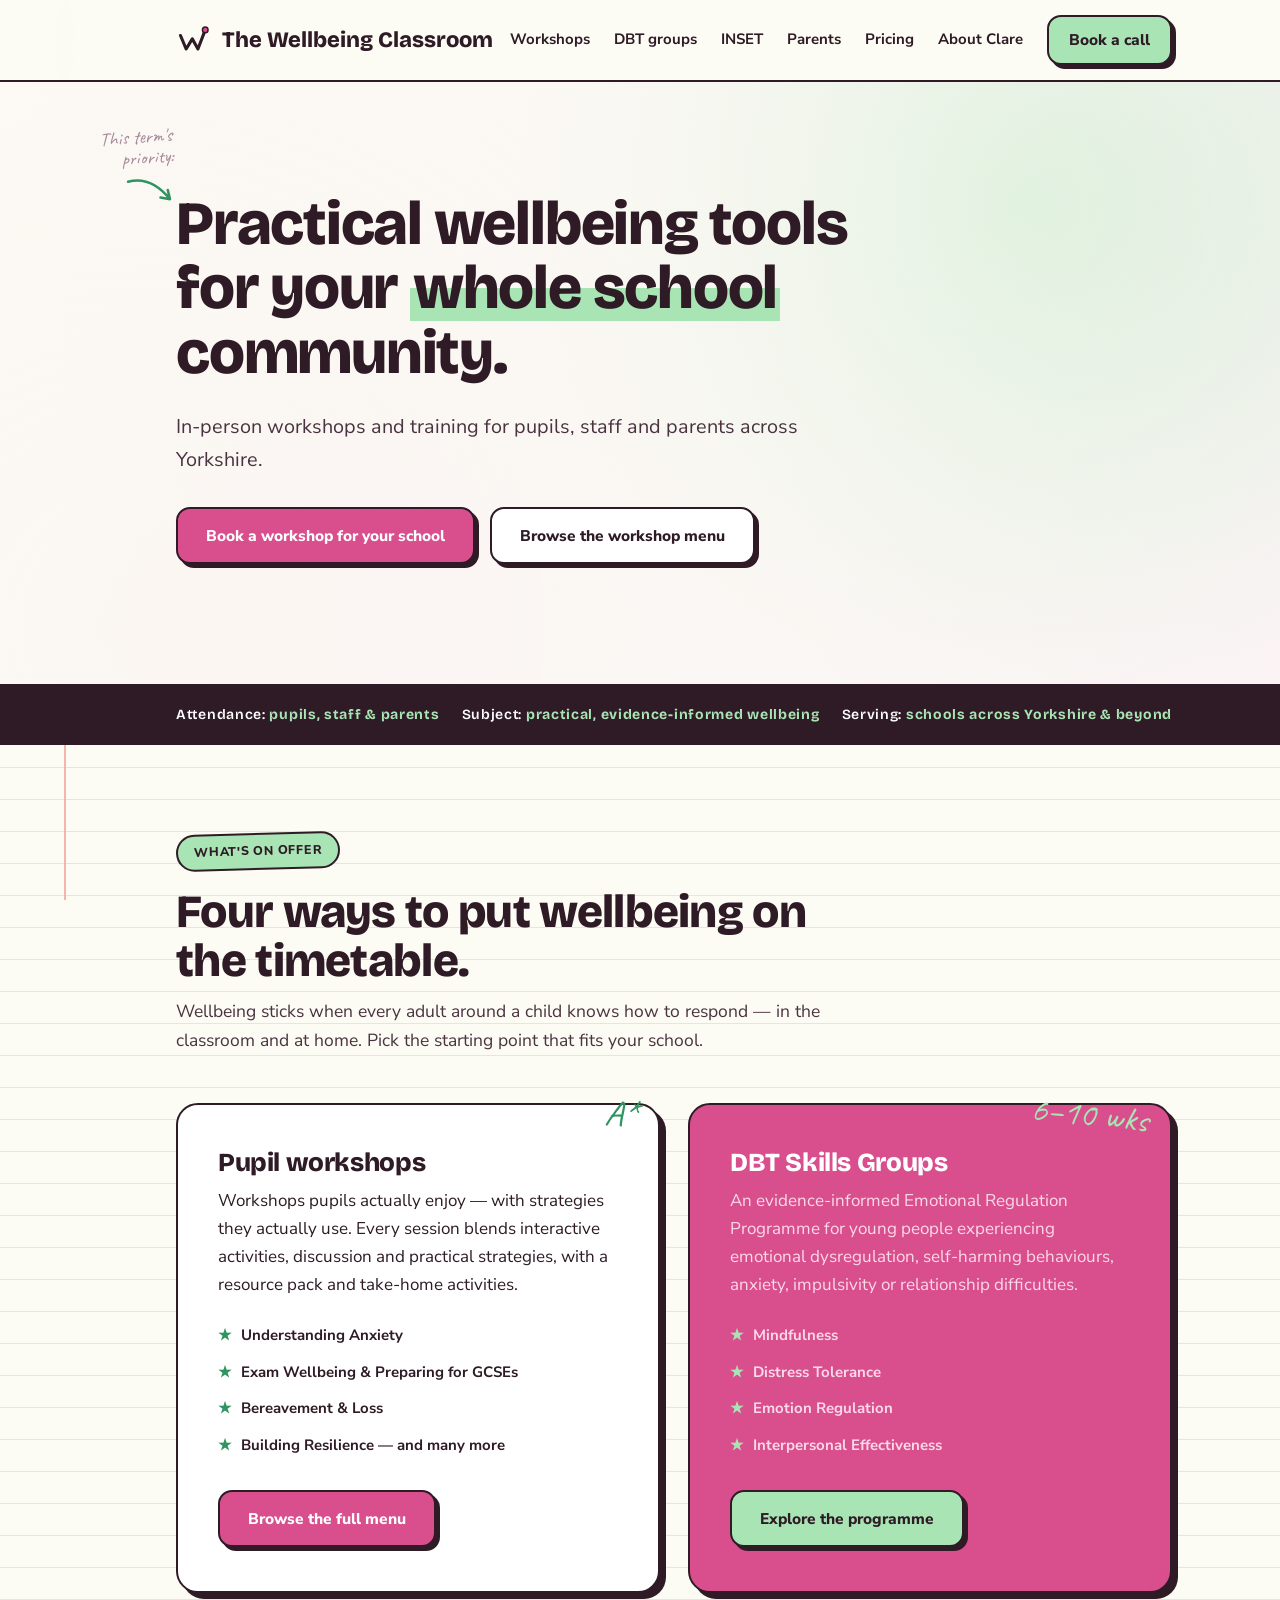
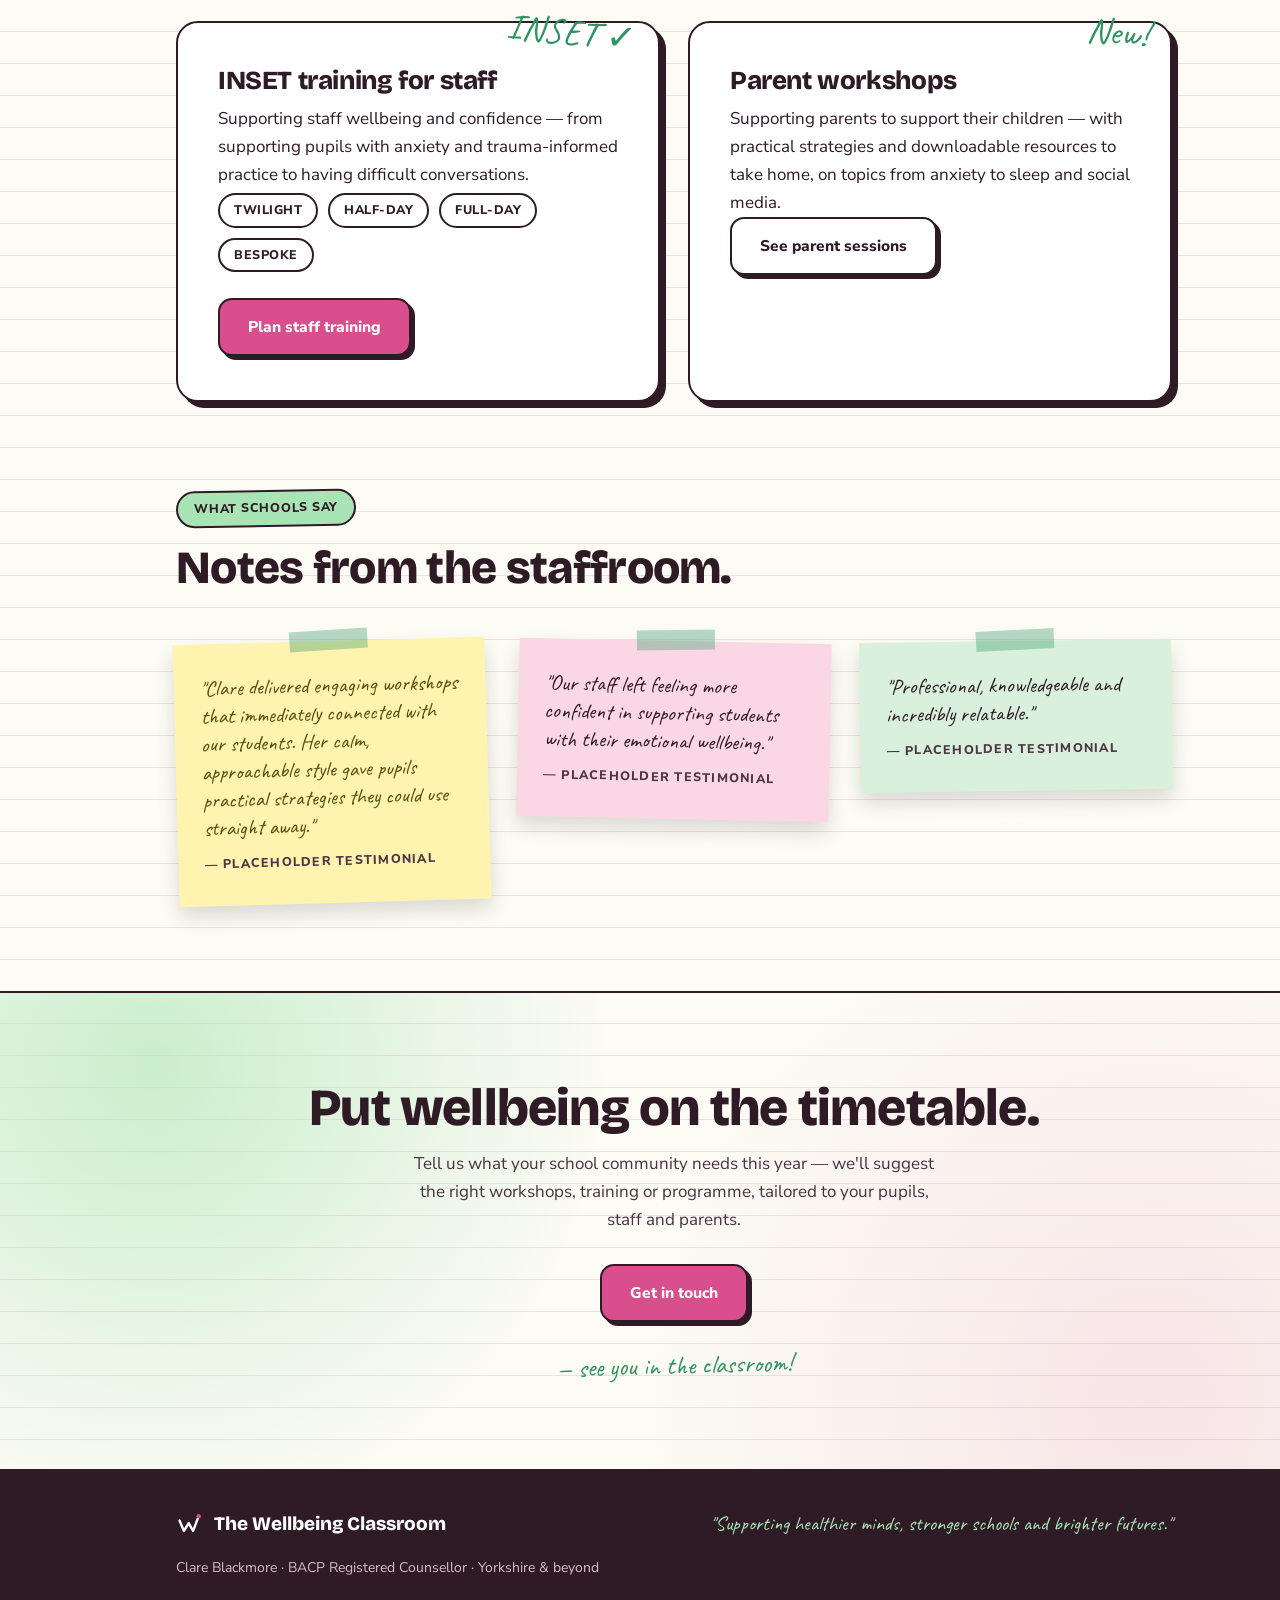
==== commit da24bc85: "Make the hero a full-bleed photo background with readable scrim Co-Authored-By: Claude Fable 5 <nore" ====
--- a/index.html
+++ b/index.html
@@ -63,30 +63,20 @@
 </nav>
 
 <header class="hero">
+  <!-- PLACEHOLDER HERO BACKGROUND: when the photo of Clare in action arrives, add
+       <img class="hero-bg" src="assets/hero-photo.jpg" alt=""> on the line directly below
+       this comment (landscape, at least 1600px wide). It fills the whole hero behind the
+       text; the .hero-scrim layer keeps the headline readable over it. -->
+  <div class="hero-scrim" aria-hidden="true"></div>
   <div class="hero-head">
     <p class="hero-note" aria-hidden="true">This term's priority:
       <svg class="note-arrow" viewBox="0 0 64 42" fill="none" aria-hidden="true"><path d="M4 6 C 24 2, 42 12, 56 32 M56 32 l-12 -3 M56 32 l-2 -12" stroke="var(--accent)" stroke-width="3.2" stroke-linecap="round" stroke-linejoin="round"/></svg>
     </p>
-    <div class="hero-grid">
-      <div>
-        <h1>Practical wellbeing tools for your <span class="hl">whole school</span> community.</h1>
-        <p class="hero-sub">In-person workshops and training for pupils, staff and parents across Yorkshire.</p>
-        <div class="hero-ctas">
-          <a href="contact.html" class="btn">Book a workshop for your school</a>
-          <a href="workshops.html" class="btn plain">Browse the workshop menu</a>
-        </div>
-      </div>
-      <!-- PLACEHOLDER PHOTO: when a real photo of Clare in action is supplied, replace the
-           .photo-well div below with e.g.
-           <img src="assets/workshop-photo.jpg" alt="Clare Blackmore leading a wellbeing workshop with pupils">
-           and remove aria-hidden from the figure. Keep the .hero-photo frame + tape treatment. -->
-      <figure class="hero-photo" aria-hidden="true">
-        <div class="photo-well">
-          <svg viewBox="0 0 64 64" fill="none" stroke-linecap="round" stroke-linejoin="round"><path d="M8 24 L18 48 L29 30 L39 48 L52 14" stroke="var(--ink)" stroke-width="5.5"/><circle cx="52" cy="14" r="5" fill="var(--primary)" stroke="var(--ink)" stroke-width="2.6"/></svg>
-          <span class="hand">a workshop in action</span>
-          <span class="photo-soon">Photo coming soon</span>
-        </div>
-      </figure>
+    <h1>Practical wellbeing tools for your <span class="hl">whole school</span> community.</h1>
+    <p class="hero-sub">In-person workshops and training for pupils, staff and parents across Yorkshire.</p>
+    <div class="hero-ctas">
+      <a href="contact.html" class="btn">Book a workshop for your school</a>
+      <a href="workshops.html" class="btn plain">Browse the workshop menu</a>
     </div>
   </div>
 </header>
--- a/styles/main.css
+++ b/styles/main.css
@@ -41,29 +41,27 @@
 .nav-toggle:active{transform:translate(1px,1px);box-shadow:1px 1px 0 var(--ink)}
 .nav-toggle[aria-expanded="true"]{background:var(--highlight)}
 
-/* Hero — headline beside a taped photo frame on ruled paper */
+/* Hero — full-bleed photo background (placeholder wash until the real
+   photo arrives; see the PLACEHOLDER comment in index.html). The scrim is a
+   left-heavy paper wash so the dark headline stays readable over any photo. */
 .hero{
-  padding:64px 0 84px;position:relative;
+  position:relative;overflow:hidden;padding:110px 0 120px;
   background:
-    radial-gradient(circle at 86% 10%, var(--glow-a), transparent 36%),
-    radial-gradient(circle at 4% 92%, var(--glow-b), transparent 42%);
-}
-.hero-head{position:relative;max-width:1120px;margin:0 auto;padding:26px 28px 0 96px}
-.hero-note{position:absolute;left:2px;top:2px;width:92px;font-family:var(--font-hand);color:var(--faded);font-size:19px;line-height:1.12;text-align:right;transform:rotate(-4deg)}
+    radial-gradient(circle at 80% 20%, var(--glow-a), transparent 45%),
+    radial-gradient(circle at 10% 90%, var(--glow-b), transparent 50%),
+    var(--tint-neutral);
+}
+.hero-bg{position:absolute;inset:0;width:100%;height:100%;object-fit:cover;z-index:0}
+.hero-scrim{position:absolute;inset:0;z-index:1;background:linear-gradient(90deg,
+  color-mix(in srgb, var(--paper) 88%, transparent) 0%,
+  color-mix(in srgb, var(--paper) 72%, transparent) 52%,
+  color-mix(in srgb, var(--paper) 30%, transparent) 100%)}
+.hero-head{position:relative;z-index:2;max-width:1120px;margin:0 auto;padding:0 28px 0 96px}
+.hero-note{position:absolute;left:2px;top:-64px;width:92px;font-family:var(--font-hand);color:var(--faded);font-size:19px;line-height:1.12;text-align:right;transform:rotate(-4deg)}
 .hero-note .note-arrow{display:block;width:50px;margin:6px 0 0 auto}
-.hero-grid{display:grid;grid-template-columns:1.08fr .92fr;gap:56px;align-items:center}
-.hero h1{font-size:clamp(38px,4.6vw,60px);font-weight:800;letter-spacing:-.02em;line-height:1.05}
-.hero-sub{margin-top:26px;font-size:clamp(17px,1.55vw,21px);color:var(--body);max-width:58ch}
+.hero h1{font-size:clamp(38px,4.8vw,64px);font-weight:800;letter-spacing:-.02em;line-height:1.05;max-width:20ch}
+.hero-sub{margin-top:26px;font-size:clamp(17px,1.55vw,21px);color:var(--body);max-width:52ch}
 .hero-ctas{display:flex;gap:15px;flex-wrap:wrap;margin-top:30px}
-
-/* Hero photo — taped, slightly rotated frame; placeholder until a real photo arrives */
-.hero-photo{margin:0;background:#fff;border:2.5px solid var(--ink);border-radius:18px;box-shadow:6px 6px 0 var(--ink);padding:16px 16px 20px;position:relative;transform:rotate(1.8deg)}
-.hero-photo::before{content:"";position:absolute;top:-11px;left:50%;transform:translateX(-50%) rotate(-2deg);width:78px;height:20px;background:var(--tape)}
-.hero-photo img{display:block;width:100%;border-radius:10px}
-.photo-well{aspect-ratio:4/3;border-radius:10px;border:2px dashed var(--rule);background:var(--tint-neutral);display:flex;flex-direction:column;align-items:center;justify-content:center;gap:8px;text-align:center;padding:24px}
-.photo-well svg{width:60px;height:60px}
-.photo-well .hand{font-size:25px}
-.photo-soon{font-size:12px;font-weight:800;letter-spacing:.1em;text-transform:uppercase;color:var(--faded)}
 
 /* Register strip (home only) */
 .register{border-top:2.5px solid var(--ink);border-bottom:2.5px solid var(--ink);background:var(--ink);color:#fff;padding:17px 0;position:relative;z-index:1}
@@ -173,7 +171,7 @@
 footer.site .strap{font-family:var(--font-hand);font-size:20px;color:var(--highlight)}
 
 @media(max-width:1024px){
-  .hero-grid{gap:36px}
+  .hero{padding:90px 0 100px}
 }
 
 @media(max-width:920px){
@@ -187,8 +185,6 @@
   .hero-head{padding:0 28px 0 52px}
   .hero-note{position:static;width:auto;max-width:200px;text-align:left;transform:rotate(-3deg);margin:0 0 10px 4px}
   .hero-note .note-arrow{display:inline-block;width:40px;margin:0 0 -12px 8px}
-  .hero-grid{grid-template-columns:1fr;gap:44px}
-  .hero-photo{max-width:440px;margin:0 auto;width:100%}
 
   /* Mobile nav: toggle button + dropdown notepad panel */
   .nav-toggle{display:inline-flex}
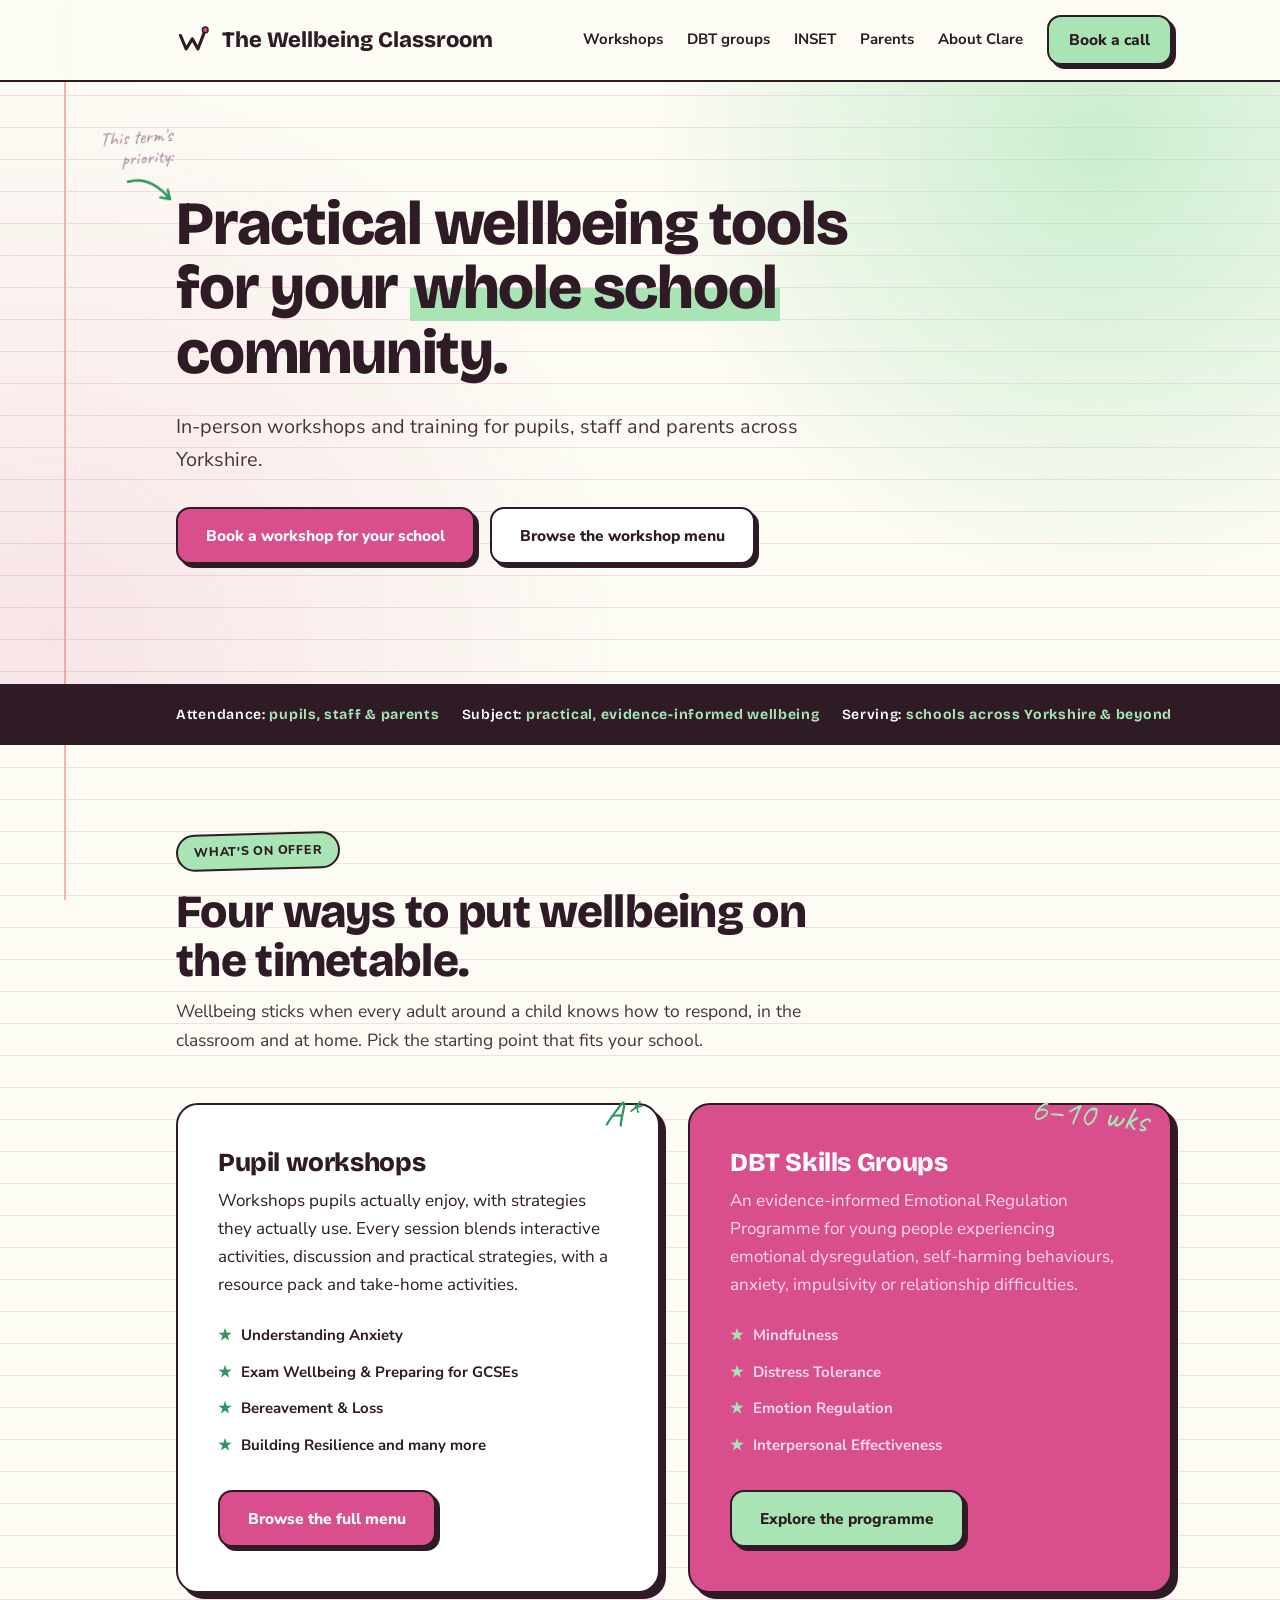
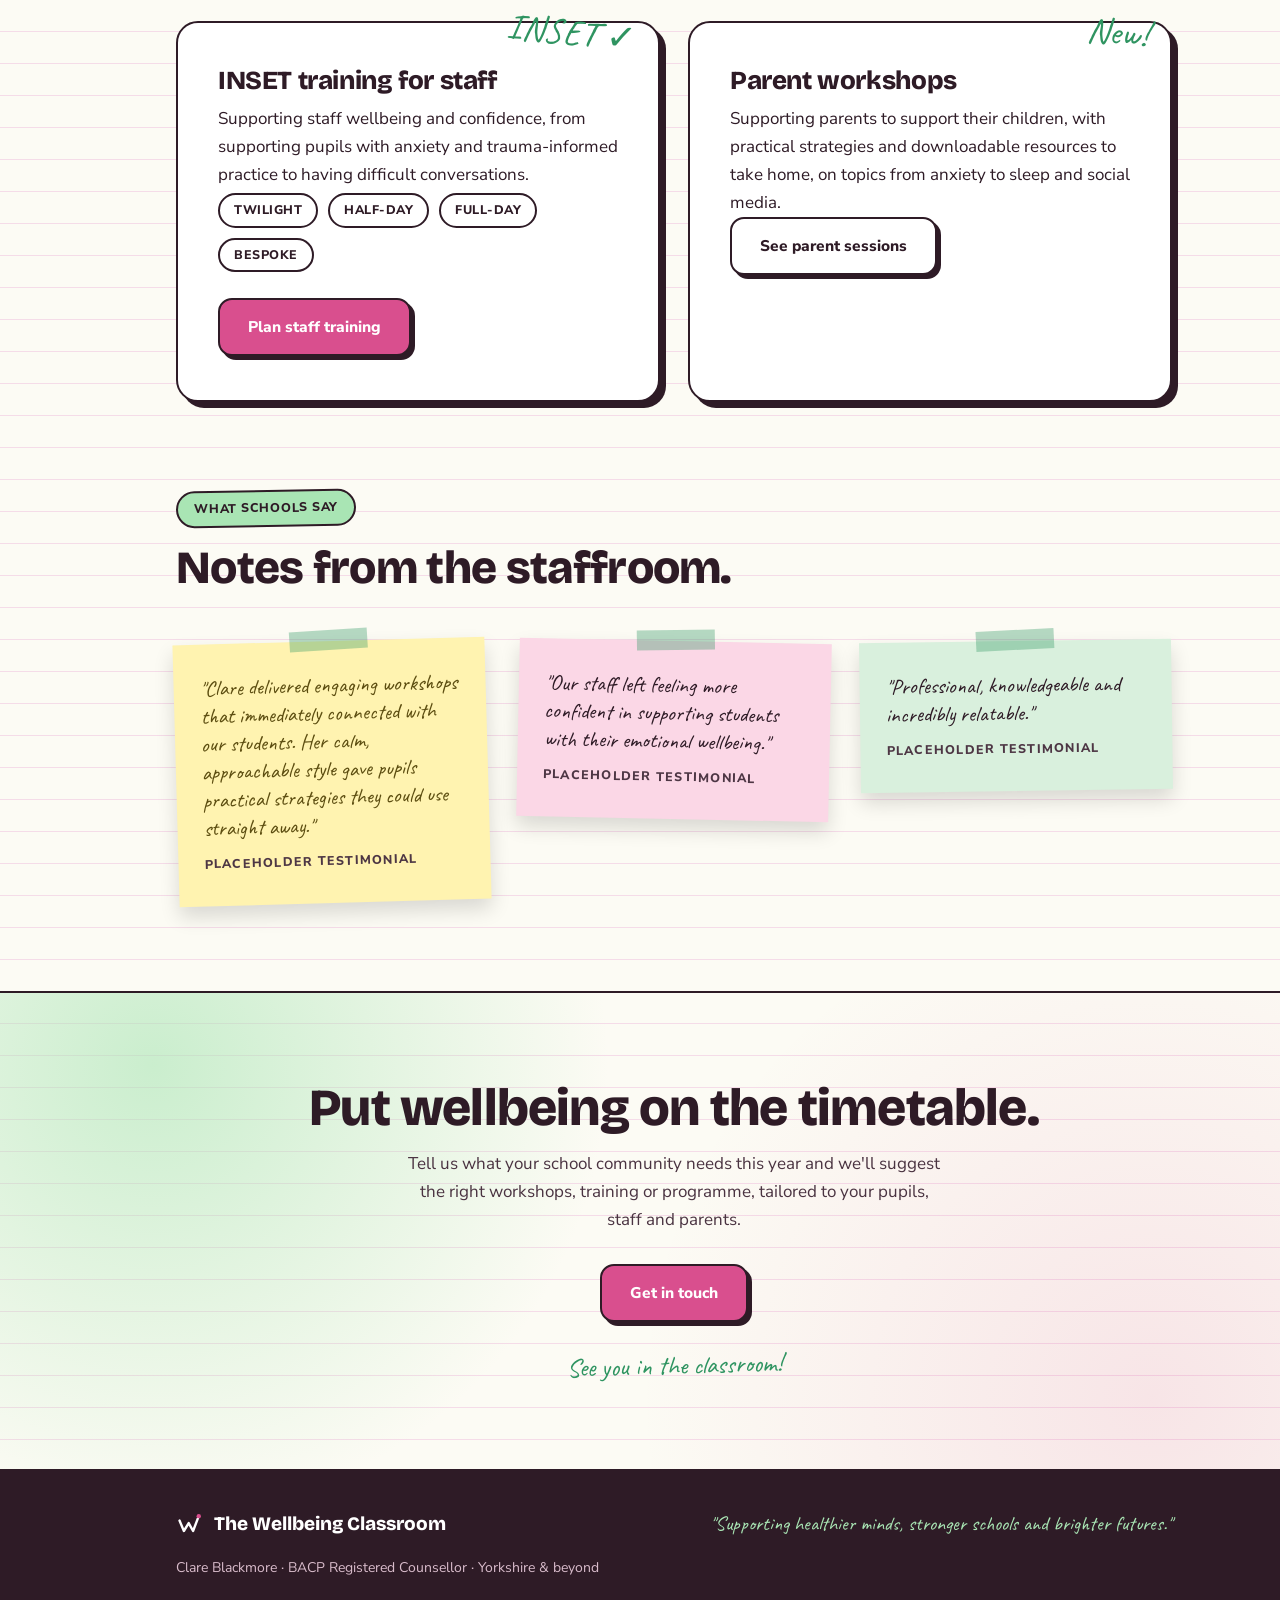
==== commit fbbd4216: "Remove emojis, em dashes and all pricing from the site Co-Authored-By: Claude Fable 5 <noreply@anthr" ====
--- a/index.html
+++ b/index.html
@@ -3,8 +3,8 @@
 <head>
 <meta charset="UTF-8">
 <meta name="viewport" content="width=device-width, initial-scale=1.0">
-<title>The Wellbeing Classroom — Mental Health &amp; Wellbeing Support for Schools</title>
-<meta name="description" content="Practical, evidence-informed wellbeing workshops, DBT skills groups, INSET training and parent sessions for schools across Yorkshire — delivered in person by a BACP Registered Counsellor.">
+<title>The Wellbeing Classroom | Mental Health &amp; Wellbeing Support for Schools</title>
+<meta name="description" content="Practical, evidence-informed wellbeing workshops, DBT skills groups, INSET training and parent sessions for schools across Yorkshire, delivered in person by a BACP Registered Counsellor.">
 <link rel="preconnect" href="https://fonts.googleapis.com">
 <link href="https://fonts.googleapis.com/css2?family=Bricolage+Grotesque:opsz,wght@12..96,400;12..96,600;12..96,800&family=Caveat:wght@600&family=Nunito+Sans:ital,wght@0,400;0,600;0,700;1,400&display=swap" rel="stylesheet">
 <link rel="icon" type="image/svg+xml" href="assets/w-rise-badge.svg">
@@ -26,7 +26,6 @@
     "jobTitle": "BACP Registered Counsellor"
   },
   "areaServed": { "@type": "AdministrativeArea", "name": "Yorkshire" },
-  "priceRange": "£175–£750",
   "knowsAbout": [
     "Child and adolescent mental health",
     "Anxiety",
@@ -55,7 +54,6 @@
       <a href="dbt-skills-groups.html">DBT groups</a>
       <a href="inset-training.html">INSET</a>
       <a href="parent-workshops.html">Parents</a>
-      <a href="pricing.html">Pricing</a>
       <a href="about.html">About Clare</a>
       <a href="contact.html" class="btn sun" style="padding:10px 20px">Book a call</a>
     </div>
@@ -94,18 +92,18 @@
     <div class="sec-head">
       <span class="eyebrow">What's on offer</span>
       <h2>Four ways to put wellbeing on the timetable.</h2>
-      <p>Wellbeing sticks when every adult around a child knows how to respond — in the classroom and at home. Pick the starting point that fits your school.</p>
+      <p>Wellbeing sticks when every adult around a child knows how to respond, in the classroom and at home. Pick the starting point that fits your school.</p>
     </div>
     <div class="aud">
       <div class="book">
         <span class="grade">A*</span>
         <h3>Pupil workshops</h3>
-        <p>Workshops pupils actually enjoy — with strategies they actually use. Every session blends interactive activities, discussion and practical strategies, with a resource pack and take-home activities.</p>
+        <p>Workshops pupils actually enjoy, with strategies they actually use. Every session blends interactive activities, discussion and practical strategies, with a resource pack and take-home activities.</p>
         <ul>
           <li>Understanding Anxiety</li>
           <li>Exam Wellbeing &amp; Preparing for GCSEs</li>
           <li>Bereavement &amp; Loss</li>
-          <li>Building Resilience — and many more</li>
+          <li>Building Resilience and many more</li>
         </ul>
         <a href="workshops.html" class="btn">Browse the full menu</a>
       </div>
@@ -124,14 +122,14 @@
       <div class="book">
         <span class="grade">INSET ✓</span>
         <h3>INSET training for staff</h3>
-        <p>Supporting staff wellbeing and confidence — from supporting pupils with anxiety and trauma-informed practice to having difficult conversations.</p>
+        <p>Supporting staff wellbeing and confidence, from supporting pupils with anxiety and trauma-informed practice to having difficult conversations.</p>
         <div class="formats"><span>Twilight</span><span>Half-day</span><span>Full-day</span><span>Bespoke</span></div>
         <a href="inset-training.html" class="btn">Plan staff training</a>
       </div>
       <div class="book">
         <span class="grade">New!</span>
         <h3>Parent workshops</h3>
-        <p>Supporting parents to support their children — with practical strategies and downloadable resources to take home, on topics from anxiety to sleep and social media.</p>
+        <p>Supporting parents to support their children, with practical strategies and downloadable resources to take home, on topics from anxiety to sleep and social media.</p>
         <a href="parent-workshops.html" class="btn plain">See parent sessions</a>
       </div>
     </div>
@@ -144,11 +142,11 @@
       <span class="eyebrow" style="transform:rotate(-1deg)">What schools say</span>
       <h2>Notes from the staffroom.</h2>
     </div>
-    <!-- PLACEHOLDER TESTIMONIALS — replace with genuine quotes as Clare collects them -->
+    <!-- PLACEHOLDER TESTIMONIALS, replace with genuine quotes as Clare collects them -->
     <div class="stickies">
-      <div class="sticky">"Clare delivered engaging workshops that immediately connected with our students. Her calm, approachable style gave pupils practical strategies they could use straight away."<footer>— Placeholder testimonial</footer></div>
-      <div class="sticky">"Our staff left feeling more confident in supporting students with their emotional wellbeing."<footer>— Placeholder testimonial</footer></div>
-      <div class="sticky">"Professional, knowledgeable and incredibly relatable."<footer>— Placeholder testimonial</footer></div>
+      <div class="sticky">"Clare delivered engaging workshops that immediately connected with our students. Her calm, approachable style gave pupils practical strategies they could use straight away."<footer>Placeholder testimonial</footer></div>
+      <div class="sticky">"Our staff left feeling more confident in supporting students with their emotional wellbeing."<footer>Placeholder testimonial</footer></div>
+      <div class="sticky">"Professional, knowledgeable and incredibly relatable."<footer>Placeholder testimonial</footer></div>
     </div>
   </div>
 </section>
@@ -156,9 +154,9 @@
 <section class="cta">
   <div class="wrap">
     <h2>Put wellbeing on the timetable.</h2>
-    <p>Tell us what your school community needs this year — we'll suggest the right workshops, training or programme, tailored to your pupils, staff and parents.</p>
+    <p>Tell us what your school community needs this year and we'll suggest the right workshops, training or programme, tailored to your pupils, staff and parents.</p>
     <a href="contact.html" class="btn">Get in touch</a>
-    <span class="hand">— see you in the classroom!</span>
+    <span class="hand">See you in the classroom!</span>
   </div>
 </section>
 
--- a/styles/main.css
+++ b/styles/main.css
@@ -47,15 +47,15 @@
 .hero{
   position:relative;overflow:hidden;padding:110px 0 120px;
   background:
-    radial-gradient(circle at 80% 20%, var(--glow-a), transparent 45%),
-    radial-gradient(circle at 10% 90%, var(--glow-b), transparent 50%),
-    var(--tint-neutral);
+    radial-gradient(circle at 86% 10%, var(--glow-a), transparent 36%),
+    radial-gradient(circle at 4% 92%, var(--glow-b), transparent 42%);
 }
 .hero-bg{position:absolute;inset:0;width:100%;height:100%;object-fit:cover;z-index:0}
-.hero-scrim{position:absolute;inset:0;z-index:1;background:linear-gradient(90deg,
+.hero-scrim{display:none;position:absolute;inset:0;z-index:1;background:linear-gradient(90deg,
   color-mix(in srgb, var(--paper) 88%, transparent) 0%,
   color-mix(in srgb, var(--paper) 72%, transparent) 52%,
   color-mix(in srgb, var(--paper) 30%, transparent) 100%)}
+.hero-bg ~ .hero-scrim{display:block} /* scrim activates only once the photo img exists */
 .hero-head{position:relative;z-index:2;max-width:1120px;margin:0 auto;padding:0 28px 0 96px}
 .hero-note{position:absolute;left:2px;top:-64px;width:92px;font-family:var(--font-hand);color:var(--faded);font-size:19px;line-height:1.12;text-align:right;transform:rotate(-4deg)}
 .hero-note .note-arrow{display:block;width:50px;margin:6px 0 0 auto}
@@ -67,6 +67,14 @@
 .register{border-top:2.5px solid var(--ink);border-bottom:2.5px solid var(--ink);background:var(--ink);color:#fff;padding:17px 0;position:relative;z-index:1}
 .register .wrap{display:flex;justify-content:space-between;gap:18px;flex-wrap:wrap;font-family:var(--font-display);font-weight:600;font-size:14px;letter-spacing:.05em}
 .register span b{color:var(--highlight)}
+
+/* Taped photo card (About page; reusable for future photos) */
+.about-grid{display:grid;grid-template-columns:1.15fr .85fr;gap:52px;align-items:center;margin-bottom:56px}
+.about-grid .sec-head{margin-bottom:0}
+.photo-card{margin:0;background:#fff;border:2.5px solid var(--ink);border-radius:18px;box-shadow:6px 6px 0 var(--ink);padding:14px 14px 6px;position:relative;transform:rotate(1.8deg);max-width:380px;justify-self:center}
+.photo-card::before{content:"";position:absolute;top:-11px;left:50%;transform:translateX(-50%) rotate(-2deg);width:78px;height:20px;background:var(--tape)}
+.photo-card img{display:block;width:100%;border-radius:10px}
+.photo-card figcaption{font-family:var(--font-hand);color:var(--accent);font-size:21px;text-align:center;padding:8px 0 6px}
 
 /* Sections */
 section{padding:88px 0}
@@ -80,10 +88,6 @@
 .courses{display:grid;grid-template-columns:repeat(3,1fr);gap:26px}
 .course{background:#fff;border:2.5px solid var(--ink);border-radius:20px;box-shadow:5px 5px 0 var(--ink);padding:30px 28px;transition:transform .15s, box-shadow .15s;position:relative}
 .course:hover{transform:translate(-3px,-3px);box-shadow:8px 8px 0 var(--ink)}
-.course .emoji{width:52px;height:52px;border-radius:14px;border:2.5px solid var(--ink);display:flex;align-items:center;justify-content:center;font-size:24px;margin-bottom:18px}
-.course:nth-child(1) .emoji{background:var(--highlight)}
-.course:nth-child(2) .emoji{background:var(--tint-primary)}
-.course:nth-child(3) .emoji{background:var(--tint-highlight)}
 .course h3{font-size:22px;font-weight:800;margin-bottom:8px}
 .course p{font-size:15px;color:var(--body-soft)}
 .course .sticker{position:absolute;top:-14px;right:18px;background:var(--accent);color:#fff;border:2px solid var(--ink);border-radius:999px;font-size:11.5px;font-weight:800;letter-spacing:.06em;text-transform:uppercase;padding:5px 12px;transform:rotate(3deg)}
@@ -119,17 +123,6 @@
 .book .formats{display:flex;gap:10px;flex-wrap:wrap;margin:4px 0 26px}
 .book .formats span{border:2px solid var(--ink);background:#fff;color:var(--ink);border-radius:999px;padding:5px 14px;font-size:12.5px;font-weight:800;letter-spacing:.04em;text-transform:uppercase}
 
-/* Pricing table */
-.price-table{border:2.5px solid var(--ink);background:#fff;border-radius:20px;box-shadow:6px 6px 0 var(--ink);overflow:hidden;margin-top:8px}
-.price-row{display:grid;grid-template-columns:1.3fr 1fr auto;gap:22px;align-items:center;padding:22px 32px;border-bottom:2px solid var(--rule)}
-.price-row:last-child{border-bottom:0}
-.price-row.head{background:var(--primary);color:#fff;border-bottom:2.5px solid var(--ink);font-family:var(--font-display);font-weight:800;letter-spacing:.04em;font-size:14px;text-transform:uppercase}
-.price-row h3{font-size:18px;font-weight:800}
-.price-row .detail{font-size:14.5px;color:var(--body-soft)}
-.price-row .price{font-family:var(--font-display);font-weight:800;font-size:22px;color:var(--primary);white-space:nowrap}
-.price-note{margin-top:18px;font-size:14.5px;color:var(--body-soft)}
-.price-note .hand{font-size:22px}
-
 /* Testimonials as sticky notes */
 .stickies{display:grid;grid-template-columns:repeat(3,1fr);gap:30px;align-items:start}
 .sticky{background:var(--note);box-shadow:0 10px 20px rgba(0,0,0,.14);padding:30px 26px 34px;font-family:var(--font-hand);font-size:21.5px;line-height:1.3;color:#5c4d10;position:relative}
@@ -180,7 +173,9 @@
   .nav-inner{padding-left:52px}
   .aud{grid-template-columns:1fr}
   .courses,.menu-cols,.stickies{grid-template-columns:1fr}
-  .rrow,.price-row{grid-template-columns:1fr;gap:6px}
+  .rrow{grid-template-columns:1fr;gap:6px}
+  .about-grid{grid-template-columns:1fr;gap:40px}
+  .photo-card{max-width:320px}
   /* Margin gutter is too narrow for the note here — sit it above the headline */
   .hero-head{padding:0 28px 0 52px}
   .hero-note{position:static;width:auto;max-width:200px;text-align:left;transform:rotate(-3deg);margin:0 0 10px 4px}
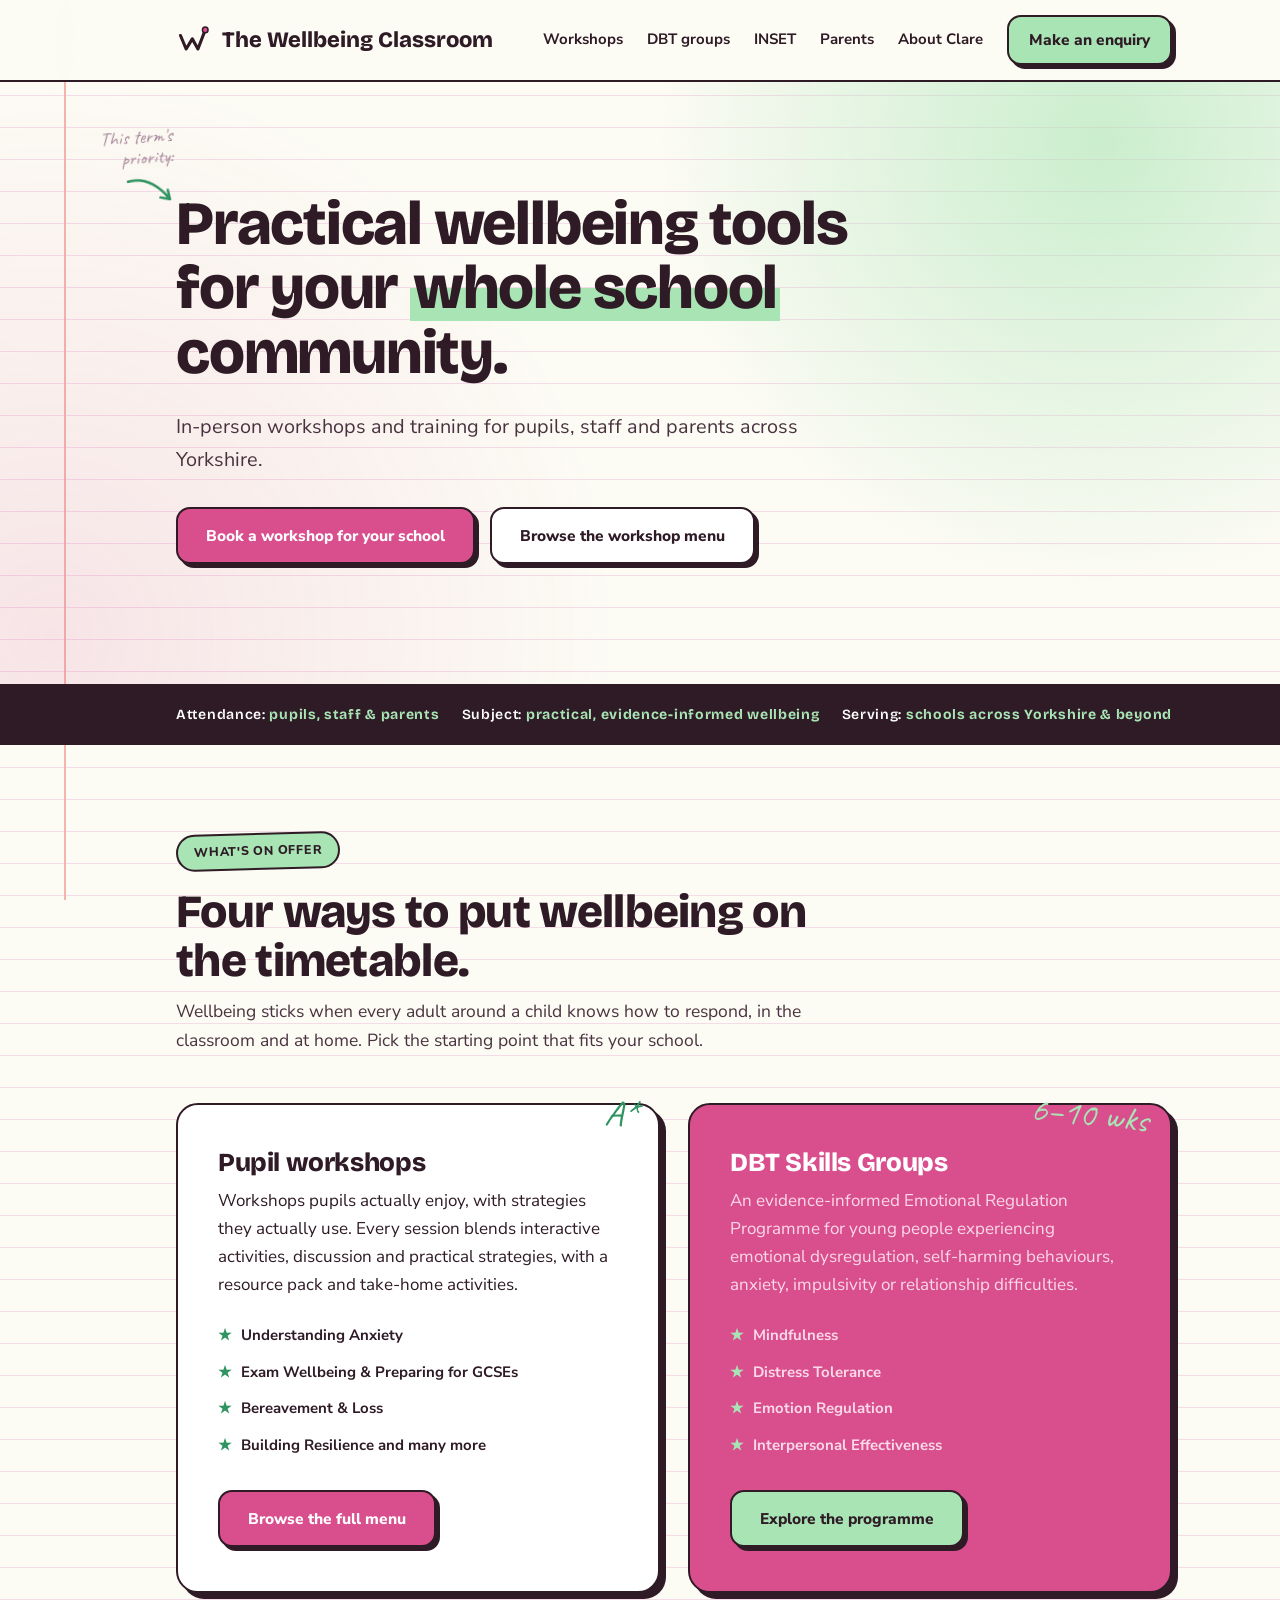
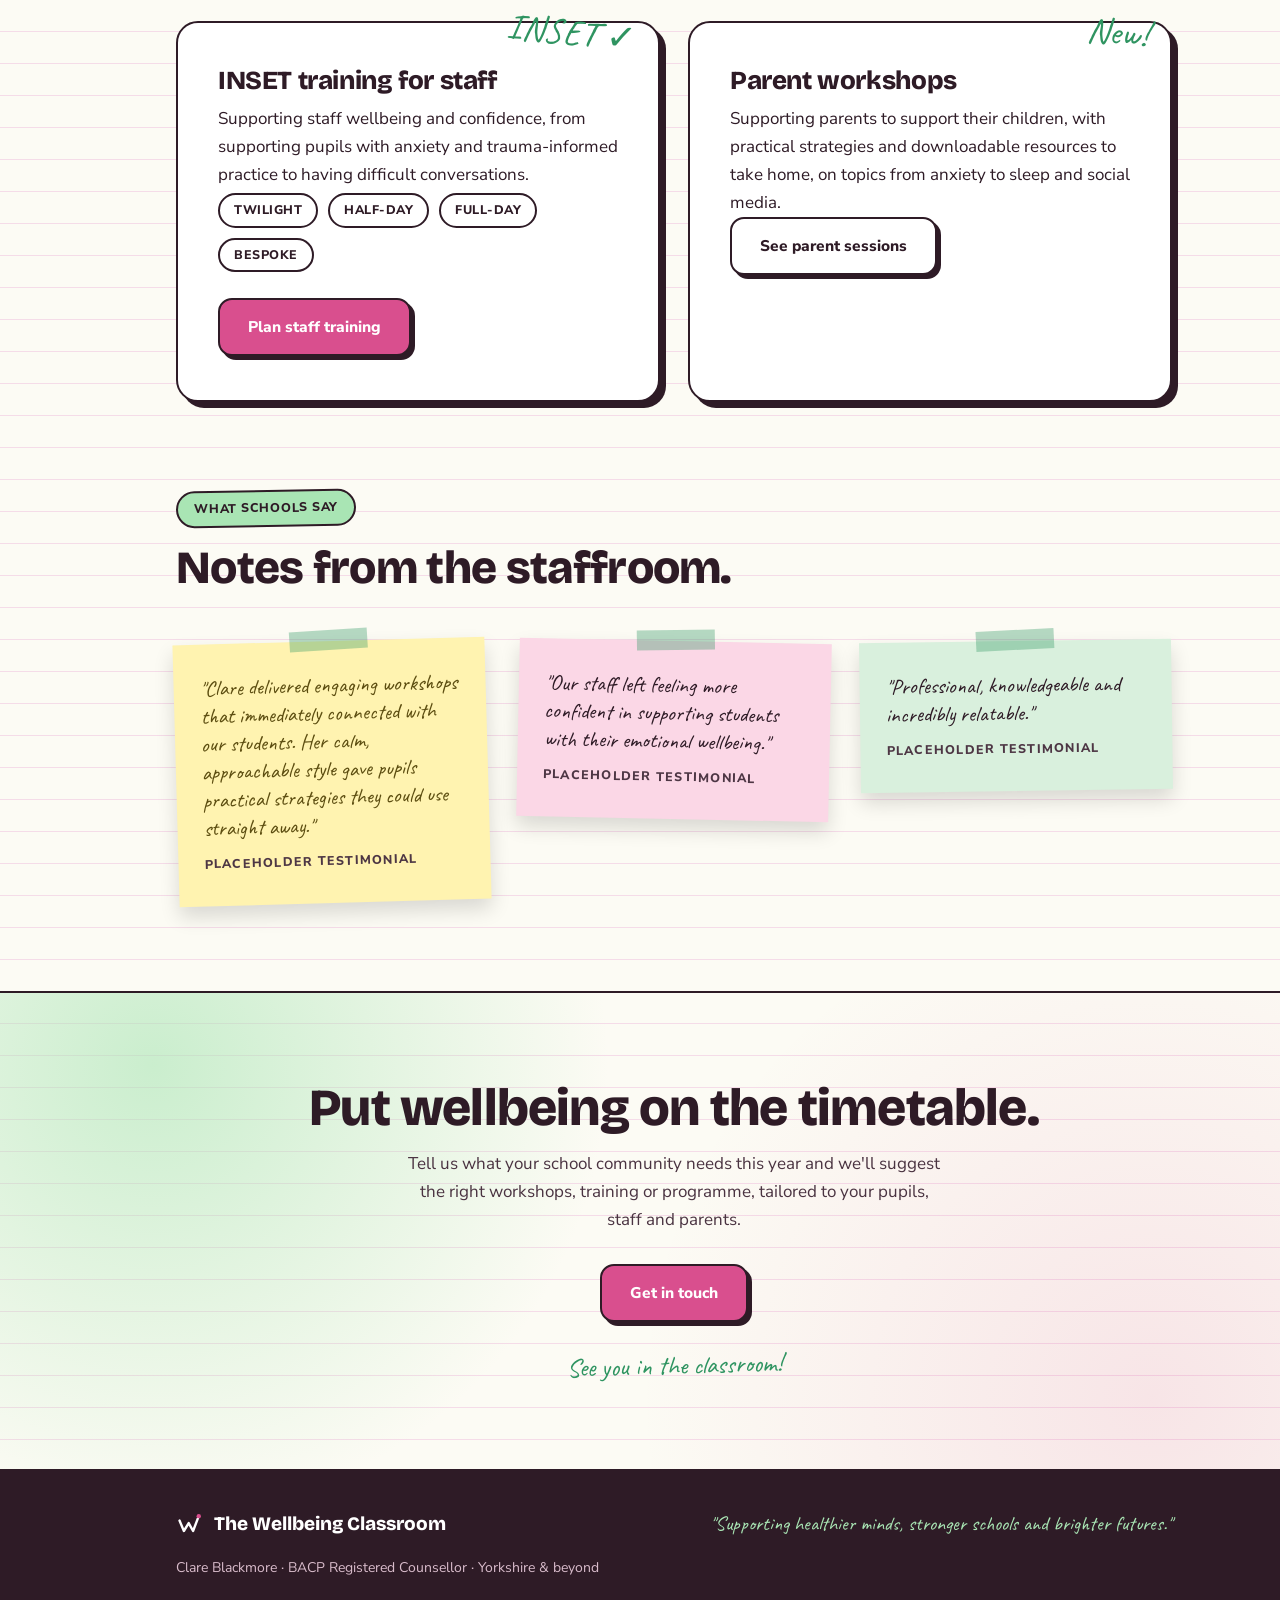
==== commit 98b0fd5e: "Add enquiry form, switch domain to .uk, rename nav button to Make an enquiry Co-Authored-By: Claude " ====
--- a/index.html
+++ b/index.html
@@ -18,8 +18,8 @@
   "@type": "LocalBusiness",
   "name": "The Wellbeing Classroom",
   "description": "Practical, evidence-informed mental health and wellbeing workshops, DBT skills groups, INSET staff training and parent workshops, delivered in person to schools across Yorkshire by a BACP Registered Counsellor.",
-  "url": "https://www.thewellbeingclassroom.co.uk",
-  "email": "hello@thewellbeingclassroom.co.uk",
+  "url": "https://www.thewellbeingclassroom.uk",
+  "email": "hello@thewellbeingclassroom.uk",
   "founder": {
     "@type": "Person",
     "name": "Clare Blackmore",
@@ -55,7 +55,7 @@
       <a href="inset-training.html">INSET</a>
       <a href="parent-workshops.html">Parents</a>
       <a href="about.html">About Clare</a>
-      <a href="contact.html" class="btn sun" style="padding:10px 20px">Book a call</a>
+      <a href="contact.html" class="btn sun" style="padding:10px 20px">Make an enquiry</a>
     </div>
   </div>
 </nav>
--- a/styles/main.css
+++ b/styles/main.css
@@ -84,28 +84,33 @@
 .sec-head h2{font-size:clamp(30px,4vw,46px);font-weight:800;margin-bottom:12px}
 .sec-head p{color:var(--body);font-size:17.5px}
 
-/* Feature cards (from design 3) */
-.courses{display:grid;grid-template-columns:repeat(3,1fr);gap:26px}
-.course{background:#fff;border:2.5px solid var(--ink);border-radius:20px;box-shadow:5px 5px 0 var(--ink);padding:30px 28px;transition:transform .15s, box-shadow .15s;position:relative}
-.course:hover{transform:translate(-3px,-3px);box-shadow:8px 8px 0 var(--ink)}
-.course h3{font-size:22px;font-weight:800;margin-bottom:8px}
-.course p{font-size:15px;color:var(--body-soft)}
-.course .sticker{position:absolute;top:-14px;right:18px;background:var(--accent);color:#fff;border:2px solid var(--ink);border-radius:999px;font-size:11.5px;font-weight:800;letter-spacing:.06em;text-transform:uppercase;padding:5px 12px;transform:rotate(3deg)}
-
-/* Workshop menu (multi-column list) */
-.menu-board{border:2.5px solid var(--ink);background:#fff;border-radius:20px;box-shadow:6px 6px 0 var(--ink);padding:40px 44px;margin-top:30px}
-.menu-cols{display:grid;grid-template-columns:repeat(3,1fr);gap:36px}
-.menu-cols h3{font-size:17px;font-weight:800;color:var(--primary);margin-bottom:12px;padding-bottom:8px;border-bottom:2px solid var(--rule)}
-.menu-cols ul{list-style:none}
-.menu-cols li{padding:5px 0;font-size:15px;font-weight:600}
-.menu-cols li::before{content:"→";color:var(--accent);margin-right:9px;font-weight:900}
+/* Workshop catalogue (categories collapse into an accordion on phones) */
+.cat-group{margin-top:44px}
+.cat-group:first-of-type{margin-top:36px}
+.cat-sum{list-style:none;display:flex;align-items:baseline;gap:14px;margin-bottom:22px;pointer-events:none}
+.cat-sum::-webkit-details-marker{display:none}
+.cat-sum h2{font-size:23px;font-weight:800}
+.cat-sum .count{font-size:13.5px;font-weight:700;color:var(--faded);white-space:nowrap}
+.cat-grid{display:grid;grid-template-columns:repeat(3,1fr);gap:20px}
+.cat-card{background:#fff;border:2.5px solid var(--ink);border-radius:16px;box-shadow:4px 4px 0 var(--ink);padding:20px 22px;position:relative;transition:transform .15s, box-shadow .15s}
+.cat-card:hover{transform:translate(-2px,-2px);box-shadow:6px 6px 0 var(--ink)}
+.cat-card h3{font-size:17.5px;font-weight:800;margin-bottom:6px}
+.cat-card p{font-size:13.5px;color:var(--body-soft);line-height:1.55}
+.cat-card .sticker{position:absolute;top:-12px;right:14px;background:var(--accent);color:#fff;border:2px solid var(--ink);border-radius:999px;font-size:11px;font-weight:800;letter-spacing:.06em;text-transform:uppercase;padding:4px 10px;transform:rotate(3deg)}
+
 .includes{margin-top:32px;padding-top:24px;border-top:2px dashed var(--rule);display:flex;gap:16px 26px;flex-wrap:wrap;font-size:14.5px;font-weight:700}
 .includes span::before{content:"✓";color:#fff;background:var(--accent);display:inline-flex;width:19px;height:19px;border-radius:50%;align-items:center;justify-content:center;font-size:10.5px;margin-right:8px;vertical-align:middle}
 
-/* Bespoke / highlight dashed box */
-.bespoke{margin-top:26px;border:2.5px dashed var(--ink);border-radius:20px;padding:28px 32px;display:flex;justify-content:space-between;align-items:center;gap:24px;flex-wrap:wrap;background:color-mix(in srgb, #fff 70%, transparent)}
-.bespoke h3{font-size:21px;font-weight:800;margin-bottom:6px}
-.bespoke p{font-size:15px;color:var(--body-soft);max-width:64ch}
+/* Resource pack band: the one full-width colour section, breaks the white-box rhythm */
+.pack-band{background:var(--highlight);border-top:2.5px solid var(--ink);padding:64px 0;position:relative;z-index:1}
+.pack-grid{display:grid;grid-template-columns:1.05fr .95fr;gap:24px 56px;align-items:center}
+.pack-tag{background:var(--ink);color:var(--highlight);border-color:var(--ink);font-size:13.5px;padding:8px 18px;transform:rotate(-2deg)}
+.pack-band h2{font-size:clamp(26px,3.4vw,38px);font-weight:800;margin-bottom:10px}
+.pack-band p{color:var(--ink);font-size:17px;max-width:56ch;margin-bottom:20px}
+.pack-items{display:flex;flex-direction:column;gap:13px}
+.pack-items span{background:#fff;border:2.5px solid var(--ink);border-radius:999px;box-shadow:3px 3px 0 var(--ink);padding:11px 20px;font-weight:700;font-size:14.5px;width:fit-content}
+.pack-items span::before{content:"\2713";color:#fff;background:var(--accent);display:inline-flex;width:19px;height:19px;border-radius:50%;align-items:center;justify-content:center;font-size:10.5px;margin-right:9px;vertical-align:middle}
+.pack-band .hand{color:var(--ink);font-size:24px;display:inline-block;transform:rotate(-1.2deg)}
 
 /* Audience panels */
 .aud{display:grid;grid-template-columns:1fr 1fr;gap:28px}
@@ -120,8 +125,54 @@
 .book li{padding:6px 0;font-weight:700;font-size:15px}
 .book li::before{content:"★";color:var(--accent);margin-right:10px}
 .book.blue li::before{color:var(--highlight)}
-.book .formats{display:flex;gap:10px;flex-wrap:wrap;margin:4px 0 26px}
-.book .formats span{border:2px solid var(--ink);background:#fff;color:var(--ink);border-radius:999px;padding:5px 14px;font-size:12.5px;font-weight:800;letter-spacing:.04em;text-transform:uppercase}
+.formats{display:flex;gap:10px;flex-wrap:wrap}
+.book .formats{margin:4px 0 26px}
+.formats span{border:2px solid var(--ink);background:#fff;color:var(--ink);border-radius:999px;padding:5px 14px;font-size:12.5px;font-weight:800;letter-spacing:.04em;text-transform:uppercase}
+
+/* DBT page: open layout, chips and small skill cards instead of panels */
+.dbt-who h2,.dbt-skills h2{font-size:23px;font-weight:800;margin-bottom:10px}
+.dbt-who p,.dbt-skills>p{color:var(--body);font-size:16.5px;max-width:62ch}
+.chips{display:flex;flex-wrap:wrap;gap:12px;margin-top:18px}
+.chips span{border:2.5px solid var(--ink);background:#fff;border-radius:999px;padding:9px 18px;font-weight:700;font-size:14.5px;box-shadow:3px 3px 0 var(--ink)}
+.dbt-skills{margin-top:52px}
+.skill-grid{display:grid;grid-template-columns:repeat(4,1fr);gap:18px;margin-top:24px}
+.skill{background:#fff;border:2.5px solid var(--ink);border-radius:16px;box-shadow:4px 4px 0 var(--ink);padding:20px}
+.skill .num{font-family:var(--font-hand);font-size:32px;line-height:1;color:var(--primary);display:block}
+.skill h3{font-size:16.5px;font-weight:800;margin:8px 0 6px}
+.skill p{font-size:13.5px;color:var(--body-soft);line-height:1.5}
+.dbt-book{margin-top:48px;display:flex;align-items:center;gap:24px;flex-wrap:wrap}
+
+/* Shared sub-section heads + format/CTA rows */
+.subsec{margin-top:52px}
+.subsec h2{font-size:23px;font-weight:800;margin-bottom:10px}
+.subsec>p{color:var(--body);font-size:16.5px;max-width:62ch}
+.format-row{margin-top:26px;display:flex;align-items:center;gap:24px;flex-wrap:wrap}
+
+/* INSET staffroom noticeboard: dark panel with pinned paper notes */
+.board{background:var(--ink);border-radius:22px;padding:36px 38px 40px;position:relative}
+.board-head{display:flex;align-items:baseline;justify-content:space-between;gap:16px;flex-wrap:wrap;margin-bottom:26px}
+.board-head h2{color:#fff;font-size:24px;margin:0}
+.board-head .hand{color:var(--highlight);font-size:23px;display:inline-block;transform:rotate(-1.5deg)}
+.board-grid{display:grid;grid-template-columns:repeat(auto-fill,minmax(195px,1fr));gap:18px}
+.pin-note{display:block;background:var(--note);padding:18px 16px 16px;font-weight:700;font-size:14px;line-height:1.4;color:var(--ink);box-shadow:0 8px 14px rgba(0,0,0,.28);position:relative}
+.pin-note::before{content:"";position:absolute;top:-9px;left:50%;transform:translateX(-50%) rotate(-2deg);width:54px;height:16px;background:var(--tape)}
+.pin-note:nth-child(4n+2){background:#fff}
+.pin-note:nth-child(4n+3){background:var(--tint-primary)}
+.pin-note:nth-child(4n){background:var(--tint-highlight)}
+.pin-note:nth-child(3n+1){transform:rotate(-1.3deg)}
+.pin-note:nth-child(3n+2){transform:rotate(1.1deg)}
+.pin-note:nth-child(3n){transform:rotate(-.6deg)}
+
+/* Parents topic wall: sticky notes like a parents'-evening flipchart */
+.topic-wall{display:grid;grid-template-columns:repeat(auto-fill,minmax(230px,1fr));gap:26px;margin-top:28px}
+.topic-note{display:block;background:var(--note);box-shadow:0 10px 18px rgba(0,0,0,.15);padding:24px 20px;font-family:var(--font-hand);font-size:23px;line-height:1.22;color:var(--ink);position:relative}
+.topic-note::before{content:"";position:absolute;top:-10px;left:50%;transform:translateX(-50%) rotate(-2deg);width:64px;height:18px;background:var(--tape)}
+.topic-note:nth-child(3n+2){background:var(--tint-primary)}
+.topic-note:nth-child(3n){background:var(--tint-highlight)}
+.topic-note:nth-child(4n+1){transform:rotate(-1.6deg)}
+.topic-note:nth-child(4n+2){transform:rotate(1.2deg)}
+.topic-note:nth-child(4n+3){transform:rotate(-.7deg)}
+.topic-note:nth-child(4n){transform:rotate(1.5deg)}
 
 /* Testimonials as sticky notes */
 .stickies{display:grid;grid-template-columns:repeat(3,1fr);gap:30px;align-items:start}
@@ -144,6 +195,17 @@
 .rrow .comment{font-size:15.5px;color:var(--body-soft)}
 .rrow .mark{font-family:var(--font-hand);font-size:30px;color:var(--accent);font-weight:600}
 
+/* Enquiry form */
+.enquiry{max-width:760px}
+.field-grid{display:grid;grid-template-columns:1fr 1fr;gap:0 22px}
+.field{display:flex;flex-direction:column;gap:7px;margin-bottom:20px}
+.field label{font-weight:800;font-size:14.5px}
+.field .optional{font-weight:600;color:var(--faded)}
+.field input,.field select,.field textarea{font-family:var(--font-body);font-size:15.5px;color:var(--ink);background:#fff;border:2.5px solid var(--ink);border-radius:12px;padding:12px 14px}
+.field select{appearance:none;background-image:linear-gradient(45deg,transparent 50%,var(--ink) 50%),linear-gradient(135deg,var(--ink) 50%,transparent 50%);background-position:calc(100% - 21px) 50%,calc(100% - 15px) 50%;background-size:6px 6px;background-repeat:no-repeat}
+.field textarea{min-height:150px;resize:vertical}
+.field input:focus,.field select:focus,.field textarea:focus{outline:3px solid var(--highlight);outline-offset:2px}
+
 /* CTA */
 .cta{
   text-align:center;border-top:2.5px solid var(--ink);
@@ -165,6 +227,8 @@
 
 @media(max-width:1024px){
   .hero{padding:90px 0 100px}
+  .cat-grid{grid-template-columns:repeat(2,1fr)}
+  .skill-grid{grid-template-columns:repeat(2,1fr)}
 }
 
 @media(max-width:920px){
@@ -172,7 +236,7 @@
   .wrap{padding-left:52px}
   .nav-inner{padding-left:52px}
   .aud{grid-template-columns:1fr}
-  .courses,.menu-cols,.stickies{grid-template-columns:1fr}
+  .stickies{grid-template-columns:1fr}
   .rrow{grid-template-columns:1fr;gap:6px}
   .about-grid{grid-template-columns:1fr;gap:40px}
   .photo-card{max-width:320px}
@@ -196,10 +260,58 @@
   .nav-links .btn{text-align:center;margin-top:6px}
 }
 
+@media(max-width:680px){
+  .cat-grid{grid-template-columns:1fr;gap:14px}
+  .pack-band{padding:44px 0}
+  .skill-grid{grid-template-columns:1fr}
+  .dbt-book .btn,.format-row .btn{width:100%;text-align:center}
+  .board{padding:26px 20px 30px}
+  .board-grid{grid-template-columns:1fr 1fr;gap:14px}
+  .pin-note{font-size:13px;padding:14px 12px 12px}
+  .topic-wall{grid-template-columns:1fr 1fr;gap:20px}
+  .topic-note{font-size:20px;padding:18px 15px}
+  .field-grid{grid-template-columns:1fr}
+  .enquiry .btn{width:100%;text-align:center}
+  .pack-grid{grid-template-columns:1fr}
+  .pack-items span{width:100%}
+  .cat-group{margin-top:26px;border:2.5px solid var(--ink);border-radius:16px;background:#fff;box-shadow:4px 4px 0 var(--ink);padding:16px 18px}
+  .cat-sum{pointer-events:auto;cursor:pointer;margin-bottom:0;align-items:center;justify-content:space-between}
+  .cat-sum h2{font-size:19px}
+  .cat-sum .count{margin-left:auto}
+  .cat-sum::after{content:"+";font-family:var(--font-hand);font-size:28px;line-height:1;color:var(--accent);flex:none}
+  details[open] .cat-sum::after{content:"\2013"}
+  details[open] .cat-sum{margin-bottom:16px}
+  .cat-card{padding:15px 16px;box-shadow:3px 3px 0 var(--ink)}
+  section{padding:64px 0}
+  section.tight{padding-top:0}
+  .hero{padding:56px 0 72px}
+  .hero-ctas .btn{width:100%;text-align:center}
+  .book{padding:32px 26px}
+  .report .rhead{padding:16px 22px}
+  .report .rbody{padding:26px 22px}
+  .bespoke{padding:24px 22px}
+  .cta .btn{width:100%;text-align:center}
+  footer.site .wrap{flex-direction:column;align-items:flex-start;gap:10px}
+}
+
+@media(max-width:480px){
+  .wrap{padding:0 22px 0 44px}
+  .hero-head{padding:0 22px 0 44px}
+  .nav-inner{padding:12px 16px 12px 20px}
+  .logo{font-size:17px;gap:8px}
+  .logo svg.mark{width:29px;height:29px}
+  .nav-toggle{padding:7px 12px;font-size:12.5px}
+  .hero h1{font-size:34px}
+  .sec-head h1{font-size:31px}
+  .sec-head h2{font-size:27px}
+  .cta h1,.cta h2{font-size:29px}
+  .book h3{font-size:22px}
+}
+
 @media(prefers-reduced-motion:reduce){
   html{scroll-behavior:auto}
-  .btn,.course,.nav-toggle{transition:none}
+  .btn,.cat-card,.nav-toggle{transition:none}
   .btn:hover,.btn:active{transform:none;box-shadow:4px 4px 0 var(--ink)}
-  .course:hover{transform:none;box-shadow:5px 5px 0 var(--ink)}
+  .cat-card:hover{transform:none;box-shadow:4px 4px 0 var(--ink)}
   .nav-toggle:hover,.nav-toggle:active{transform:none;box-shadow:3px 3px 0 var(--ink)}
 }
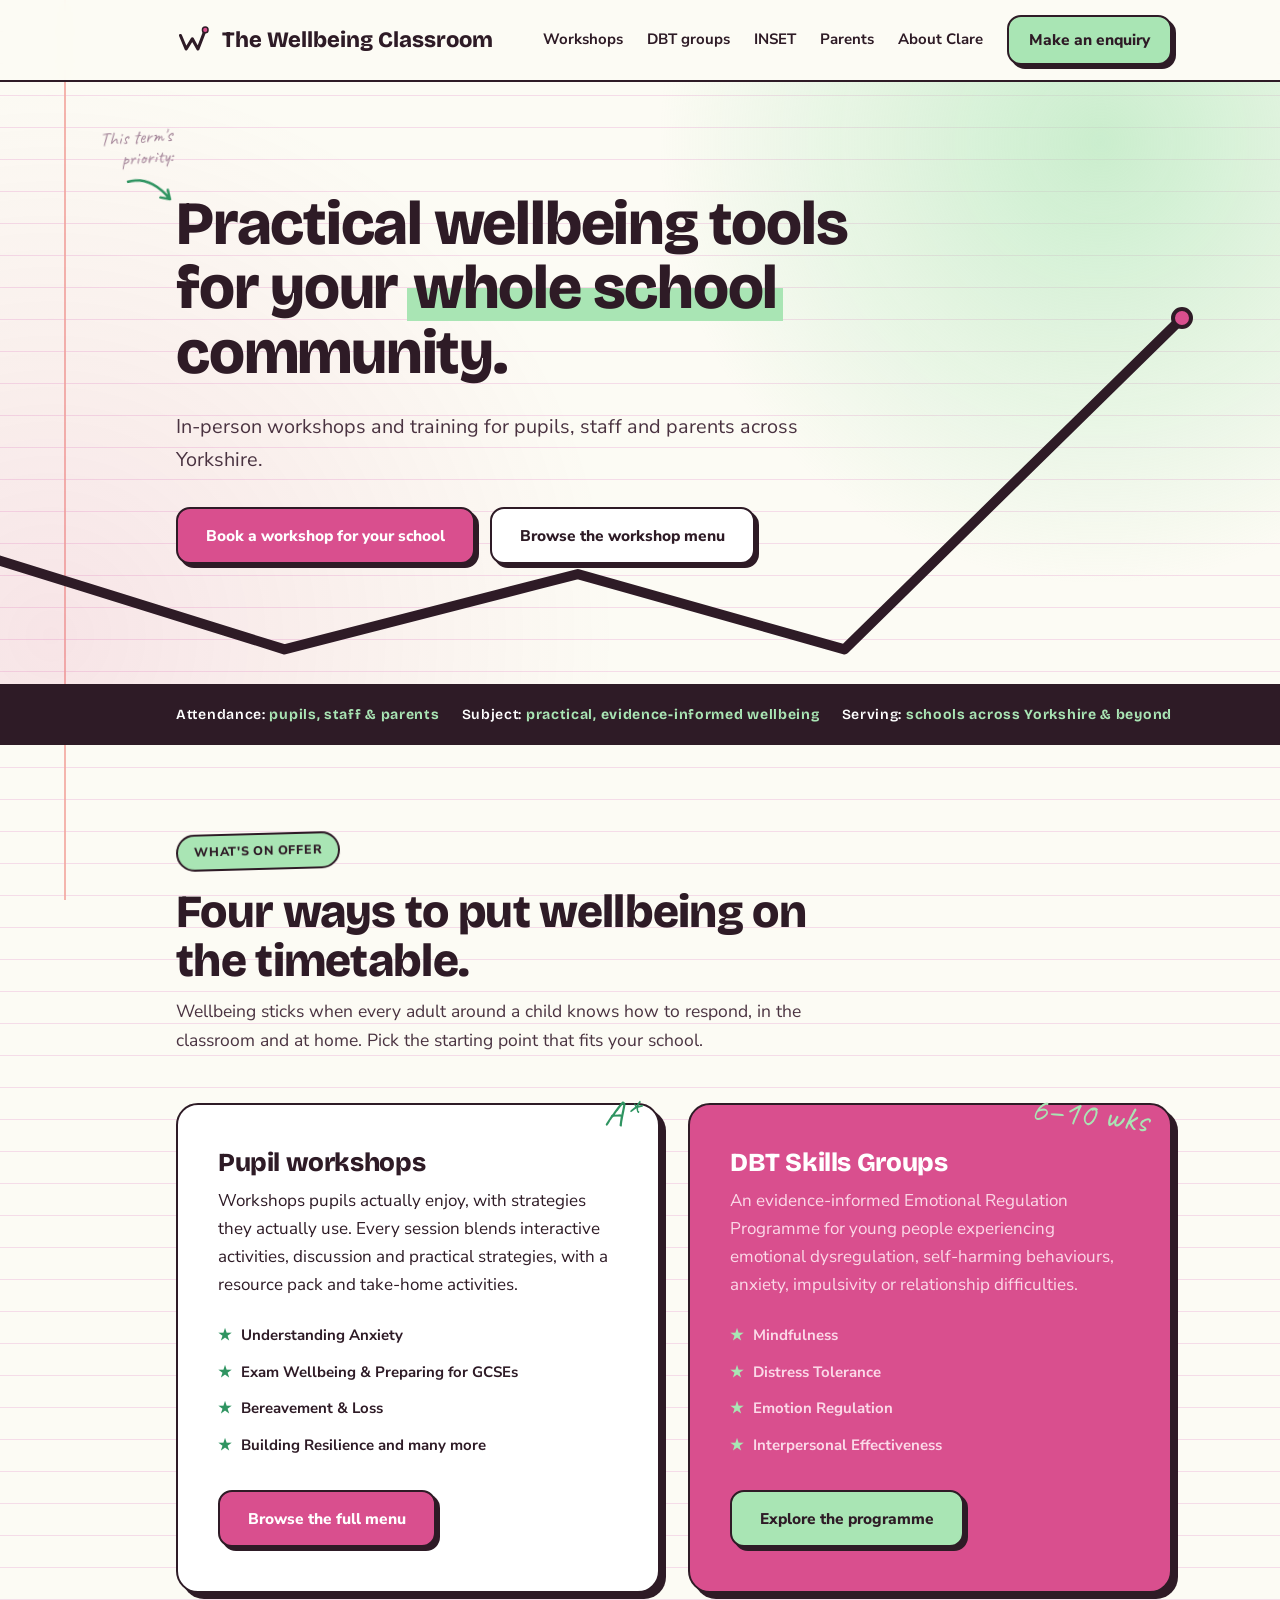
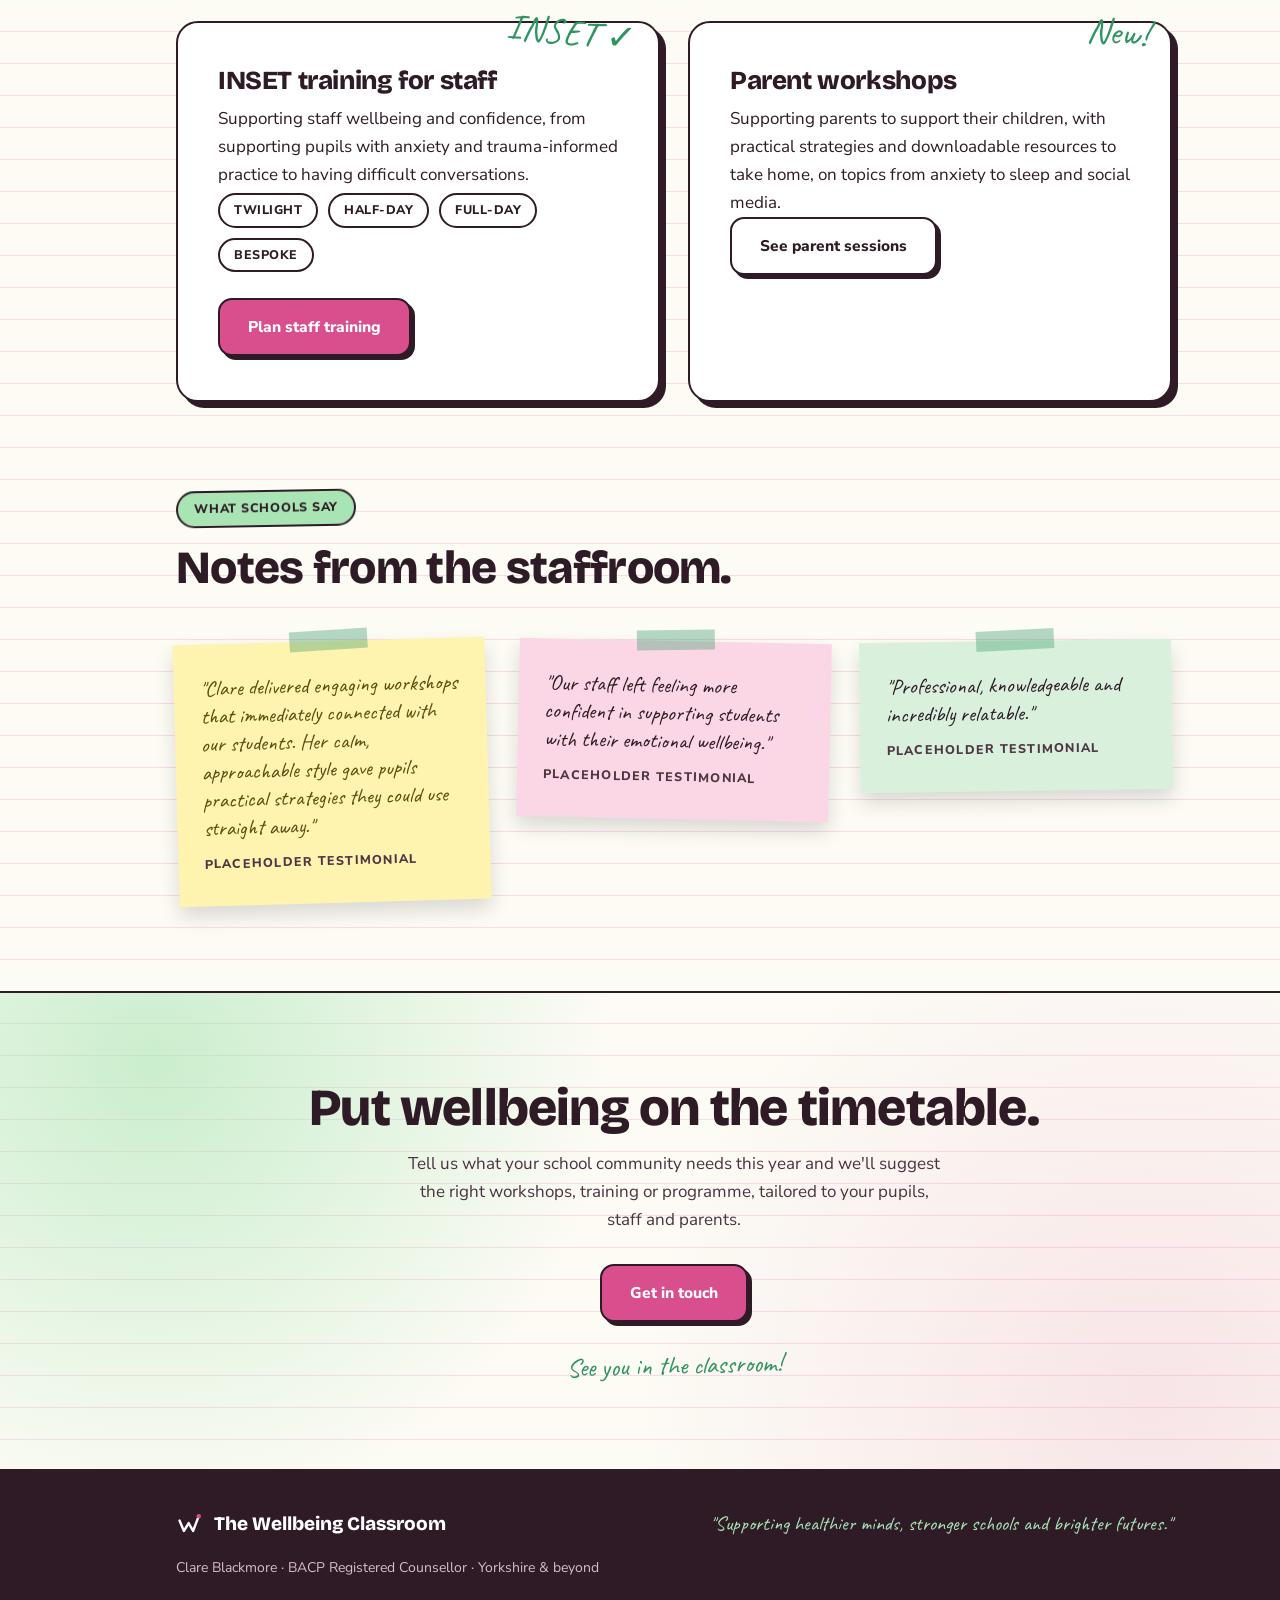
==== commit 68f5d643: "Animate hero: full-bleed W Rise line draw with travelling dot and sequenced reveals Co-Authored-By: " ====
--- a/index.html
+++ b/index.html
@@ -66,9 +66,19 @@
        this comment (landscape, at least 1600px wide). It fills the whole hero behind the
        text; the .hero-scrim layer keeps the headline readable over it. -->
   <div class="hero-scrim" aria-hidden="true"></div>
+  <!-- Full-bleed animated "W Rise" line (draws once on load; dot driven by scripts/nav.js).
+       The whole route lives in the #w-rise-route group: edit the path points there to
+       re-route the line, e.g. around a future hero photo. Coordinates are in the
+       1440x600 viewBox and stretch with the hero; the stroke width stays constant. -->
+  <svg class="hero-line" viewBox="0 0 1440 600" preserveAspectRatio="none" fill="none" aria-hidden="true">
+    <g id="w-rise-route">
+      <path id="w-rise-path" pathLength="1" vector-effect="non-scaling-stroke" d="M -24 470 L 320 565 L 650 490 L 950 565 L 1330 235" stroke="var(--ink)" stroke-width="10" stroke-linecap="round" stroke-linejoin="round"/>
+    </g>
+  </svg>
+  <span class="hero-dot" id="hero-dot" aria-hidden="true"></span>
   <div class="hero-head">
     <p class="hero-note" aria-hidden="true">This term's priority:
-      <svg class="note-arrow" viewBox="0 0 64 42" fill="none" aria-hidden="true"><path d="M4 6 C 24 2, 42 12, 56 32 M56 32 l-12 -3 M56 32 l-2 -12" stroke="var(--accent)" stroke-width="3.2" stroke-linecap="round" stroke-linejoin="round"/></svg>
+      <svg class="note-arrow" viewBox="0 0 64 42" fill="none" aria-hidden="true"><path pathLength="1" d="M4 6 C 24 2, 42 12, 56 32 M56 32 l-12 -3 M56 32 l-2 -12" stroke="var(--accent)" stroke-width="3.2" stroke-linecap="round" stroke-linejoin="round"/></svg>
     </p>
     <h1>Practical wellbeing tools for your <span class="hl">whole school</span> community.</h1>
     <p class="hero-sub">In-person workshops and training for pupils, staff and parents across Yorkshire.</p>
--- a/styles/main.css
+++ b/styles/main.css
@@ -56,6 +56,14 @@
   color-mix(in srgb, var(--paper) 72%, transparent) 52%,
   color-mix(in srgb, var(--paper) 30%, transparent) 100%)}
 .hero-bg ~ .hero-scrim{display:block} /* scrim activates only once the photo img exists */
+/* Full-bleed W Rise line + travelling dot. Statics here; the once-only
+   load animation lives at the bottom of this file under prefers-reduced-motion:
+   no-preference (reduced motion just shows this completed state). */
+.hero-line{position:absolute;inset:0;width:100%;height:100%;z-index:1;pointer-events:none;overflow:visible}
+.hero-dot{position:absolute;z-index:1;width:22px;height:22px;border-radius:50%;background:var(--primary);border:4px solid var(--ink);left:calc(1330 / 1440 * 100%);top:calc(235 / 600 * 100%);transform:translate(-50%,-50%);pointer-events:none}
+.hero-dot.js{left:0;top:0;transform:none}
+.hero .hl{position:relative;background:none}
+.hero .hl::before{content:"";position:absolute;left:-3px;right:-3px;top:50%;bottom:6%;background:var(--highlight);z-index:-1}
 .hero-head{position:relative;z-index:2;max-width:1120px;margin:0 auto;padding:0 28px 0 96px}
 .hero-note{position:absolute;left:2px;top:-64px;width:92px;font-family:var(--font-hand);color:var(--faded);font-size:19px;line-height:1.12;text-align:right;transform:rotate(-4deg)}
 .hero-note .note-arrow{display:block;width:50px;margin:6px 0 0 auto}
@@ -129,18 +137,12 @@
 .book .formats{margin:4px 0 26px}
 .formats span{border:2px solid var(--ink);background:#fff;color:var(--ink);border-radius:999px;padding:5px 14px;font-size:12.5px;font-weight:800;letter-spacing:.04em;text-transform:uppercase}
 
-/* DBT page: open layout, chips and small skill cards instead of panels */
-.dbt-who h2,.dbt-skills h2{font-size:23px;font-weight:800;margin-bottom:10px}
-.dbt-who p,.dbt-skills>p{color:var(--body);font-size:16.5px;max-width:62ch}
-.chips{display:flex;flex-wrap:wrap;gap:12px;margin-top:18px}
-.chips span{border:2.5px solid var(--ink);background:#fff;border-radius:999px;padding:9px 18px;font-weight:700;font-size:14.5px;box-shadow:3px 3px 0 var(--ink)}
-.dbt-skills{margin-top:52px}
+/* Skill cards (DBT) */
 .skill-grid{display:grid;grid-template-columns:repeat(4,1fr);gap:18px;margin-top:24px}
 .skill{background:#fff;border:2.5px solid var(--ink);border-radius:16px;box-shadow:4px 4px 0 var(--ink);padding:20px}
 .skill .num{font-family:var(--font-hand);font-size:32px;line-height:1;color:var(--primary);display:block}
 .skill h3{font-size:16.5px;font-weight:800;margin:8px 0 6px}
 .skill p{font-size:13.5px;color:var(--body-soft);line-height:1.5}
-.dbt-book{margin-top:48px;display:flex;align-items:center;gap:24px;flex-wrap:wrap}
 
 /* Shared sub-section heads + format/CTA rows */
 .subsec{margin-top:52px}
@@ -148,8 +150,13 @@
 .subsec>p{color:var(--body);font-size:16.5px;max-width:62ch}
 .format-row{margin-top:26px;display:flex;align-items:center;gap:24px;flex-wrap:wrap}
 
-/* INSET staffroom noticeboard: dark panel with pinned paper notes */
+/* Topic boards: one per audience page, same layout, page-identity colour
+   (INSET dark ink, DBT pink, Parents green) with pinned paper notes */
 .board{background:var(--ink);border-radius:22px;padding:36px 38px 40px;position:relative}
+.board.pink{background:var(--primary)}
+.board.green{background:var(--accent)}
+.board.pink .board-head .hand,.board.green .board-head .hand{color:#fff}
+.board-lead{color:#fff;font-size:18.5px;font-weight:700;margin:-10px 0 24px}
 .board-head{display:flex;align-items:baseline;justify-content:space-between;gap:16px;flex-wrap:wrap;margin-bottom:26px}
 .board-head h2{color:#fff;font-size:24px;margin:0}
 .board-head .hand{color:var(--highlight);font-size:23px;display:inline-block;transform:rotate(-1.5deg)}
@@ -162,17 +169,6 @@
 .pin-note:nth-child(3n+1){transform:rotate(-1.3deg)}
 .pin-note:nth-child(3n+2){transform:rotate(1.1deg)}
 .pin-note:nth-child(3n){transform:rotate(-.6deg)}
-
-/* Parents topic wall: sticky notes like a parents'-evening flipchart */
-.topic-wall{display:grid;grid-template-columns:repeat(auto-fill,minmax(230px,1fr));gap:26px;margin-top:28px}
-.topic-note{display:block;background:var(--note);box-shadow:0 10px 18px rgba(0,0,0,.15);padding:24px 20px;font-family:var(--font-hand);font-size:23px;line-height:1.22;color:var(--ink);position:relative}
-.topic-note::before{content:"";position:absolute;top:-10px;left:50%;transform:translateX(-50%) rotate(-2deg);width:64px;height:18px;background:var(--tape)}
-.topic-note:nth-child(3n+2){background:var(--tint-primary)}
-.topic-note:nth-child(3n){background:var(--tint-highlight)}
-.topic-note:nth-child(4n+1){transform:rotate(-1.6deg)}
-.topic-note:nth-child(4n+2){transform:rotate(1.2deg)}
-.topic-note:nth-child(4n+3){transform:rotate(-.7deg)}
-.topic-note:nth-child(4n){transform:rotate(1.5deg)}
 
 /* Testimonials as sticky notes */
 .stickies{display:grid;grid-template-columns:repeat(3,1fr);gap:30px;align-items:start}
@@ -261,15 +257,15 @@
 }
 
 @media(max-width:680px){
+  .hero-line path{stroke-width:7}
+  .hero-dot{width:17px;height:17px;border-width:3px}
   .cat-grid{grid-template-columns:1fr;gap:14px}
   .pack-band{padding:44px 0}
   .skill-grid{grid-template-columns:1fr}
-  .dbt-book .btn,.format-row .btn{width:100%;text-align:center}
+  .format-row .btn{width:100%;text-align:center}
   .board{padding:26px 20px 30px}
   .board-grid{grid-template-columns:1fr 1fr;gap:14px}
   .pin-note{font-size:13px;padding:14px 12px 12px}
-  .topic-wall{grid-template-columns:1fr 1fr;gap:20px}
-  .topic-note{font-size:20px;padding:18px 15px}
   .field-grid{grid-template-columns:1fr}
   .enquiry .btn{width:100%;text-align:center}
   .pack-grid{grid-template-columns:1fr}
@@ -315,3 +311,32 @@
   .cat-card:hover{transform:none;box-shadow:4px 4px 0 var(--ink)}
   .nav-toggle:hover,.nav-toggle:active{transform:none;box-shadow:3px 3px 0 var(--ink)}
 }
+
+/* Hero load sequence, once on load, total ~2.5s:
+   0s      headline fades in (200ms, no movement)
+   0-1.4s  W line draws on like a pen stroke; the dot travels just behind the tip (nav.js)
+   1.4s    dot lands on the final peak with a small pop
+   1.5s    Caveat note writes in, then its arrow draws
+   1.9s    highlighter sweeps across "whole school"
+   2.0s+   register items rise in, 80ms apart
+   All skipped under prefers-reduced-motion: the completed state above shows statically. */
+@media (prefers-reduced-motion: no-preference){
+  #w-rise-path{stroke-dasharray:1;stroke-dashoffset:1;animation:w-draw 1.4s cubic-bezier(.45,.05,.25,1) forwards}
+  .hero h1{animation:fade-in .2s ease-out}
+  .hero-dot:not(.js):not(.landed){opacity:0;animation:dot-land .35s ease-out 1.42s forwards}
+  .hero-dot.landed{animation:dot-pop .32s cubic-bezier(.34,1.56,.64,1) forwards}
+  .hero-note{opacity:0;animation:note-in .4s ease-out 1.5s forwards}
+  .hero-note .note-arrow path{stroke-dasharray:1;stroke-dashoffset:1;animation:w-draw .35s ease-out 1.72s forwards}
+  .hero .hl::before{transform:scaleX(0);transform-origin:left;animation:hl-sweep .35s ease-out 1.9s forwards}
+  .register .wrap span{opacity:0;transform:translateY(8px);animation:rise-in .3s ease-out forwards}
+  .register .wrap span:nth-child(1){animation-delay:2.02s}
+  .register .wrap span:nth-child(2){animation-delay:2.1s}
+  .register .wrap span:nth-child(3){animation-delay:2.18s}
+}
+@keyframes w-draw{to{stroke-dashoffset:0}}
+@keyframes fade-in{from{opacity:0}to{opacity:1}}
+@keyframes dot-land{0%{opacity:0;transform:translate(-50%,-50%) scale(.6)}60%{opacity:1;transform:translate(-50%,-50%) scale(1.1)}100%{opacity:1;transform:translate(-50%,-50%) scale(1)}}
+@keyframes dot-pop{0%{transform:translate(-50%,-50%) scale(1)}55%{transform:translate(-50%,-50%) scale(1.06)}100%{transform:translate(-50%,-50%) scale(1)}}
+@keyframes note-in{from{opacity:0;clip-path:inset(0 100% -20% 0)}to{opacity:1;clip-path:inset(-20% -20% -20% 0)}}
+@keyframes hl-sweep{to{transform:scaleX(1)}}
+@keyframes rise-in{to{opacity:1;transform:translateY(0)}}
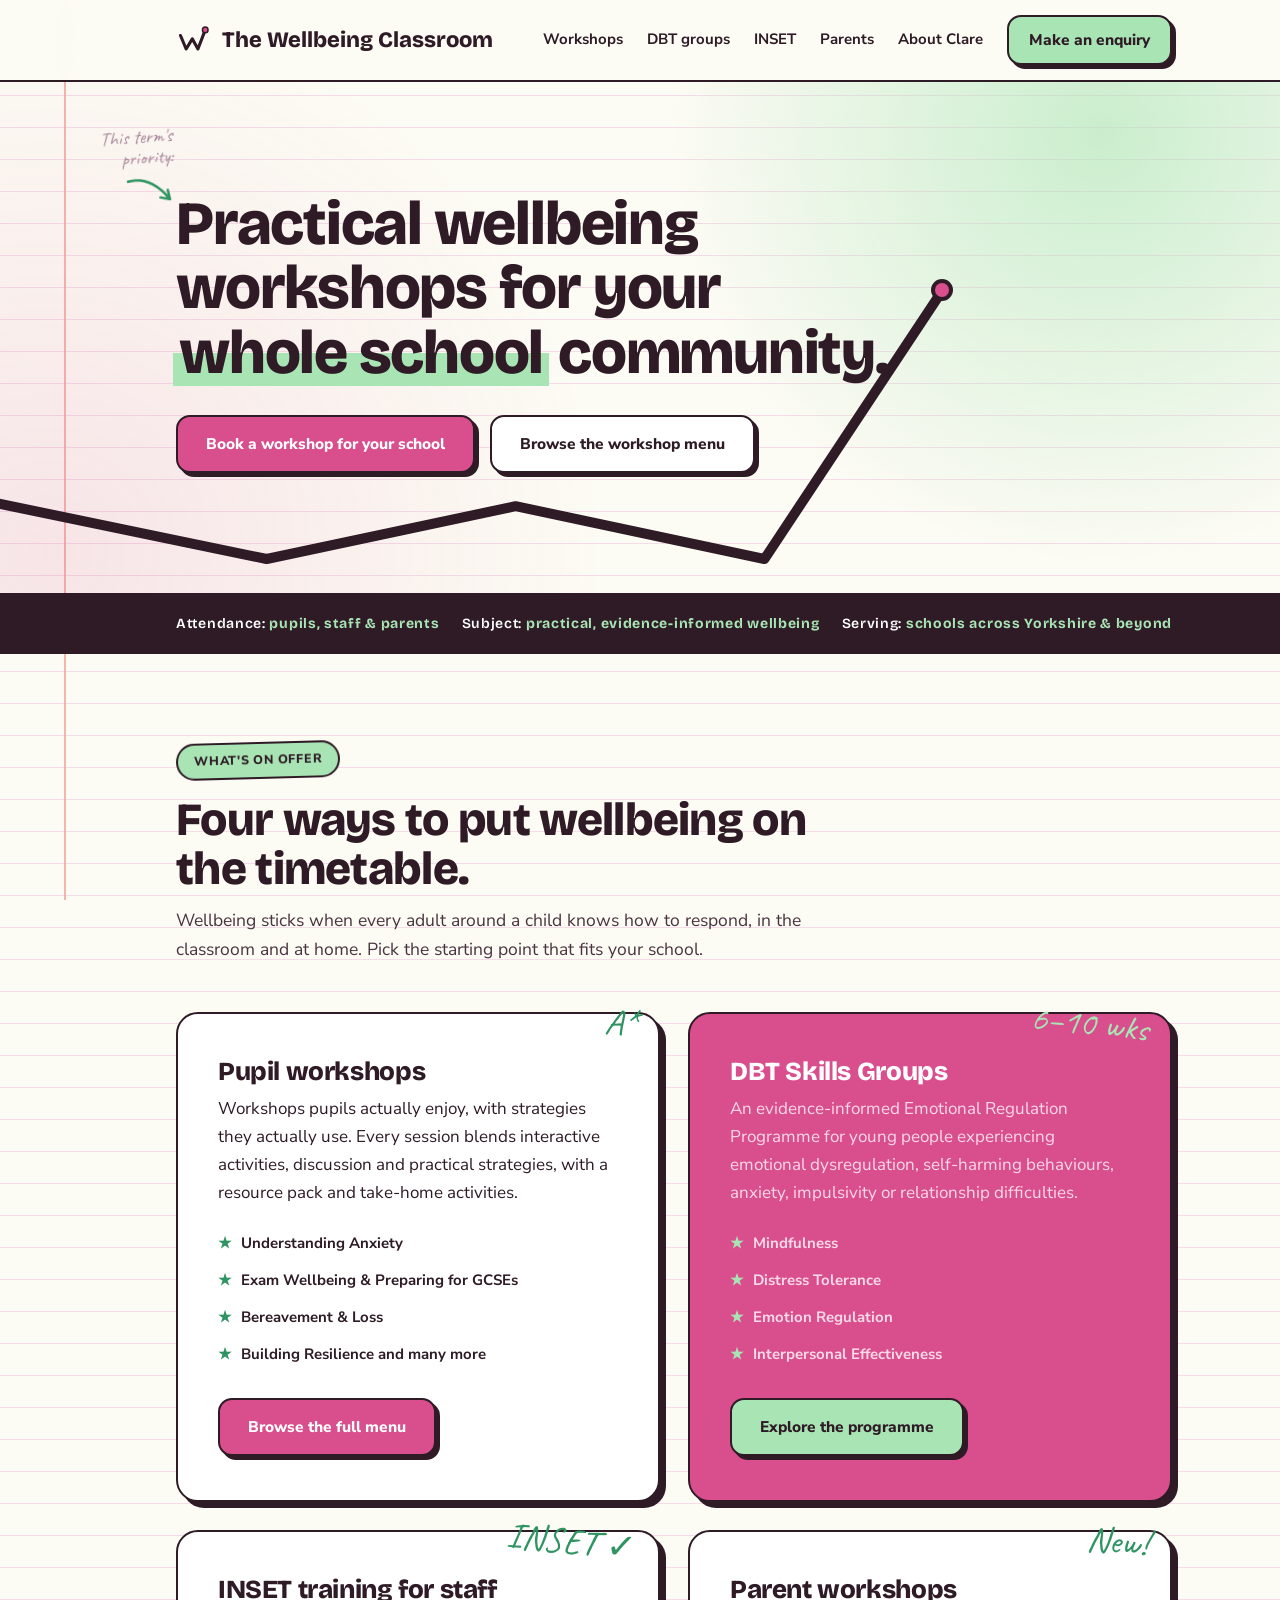
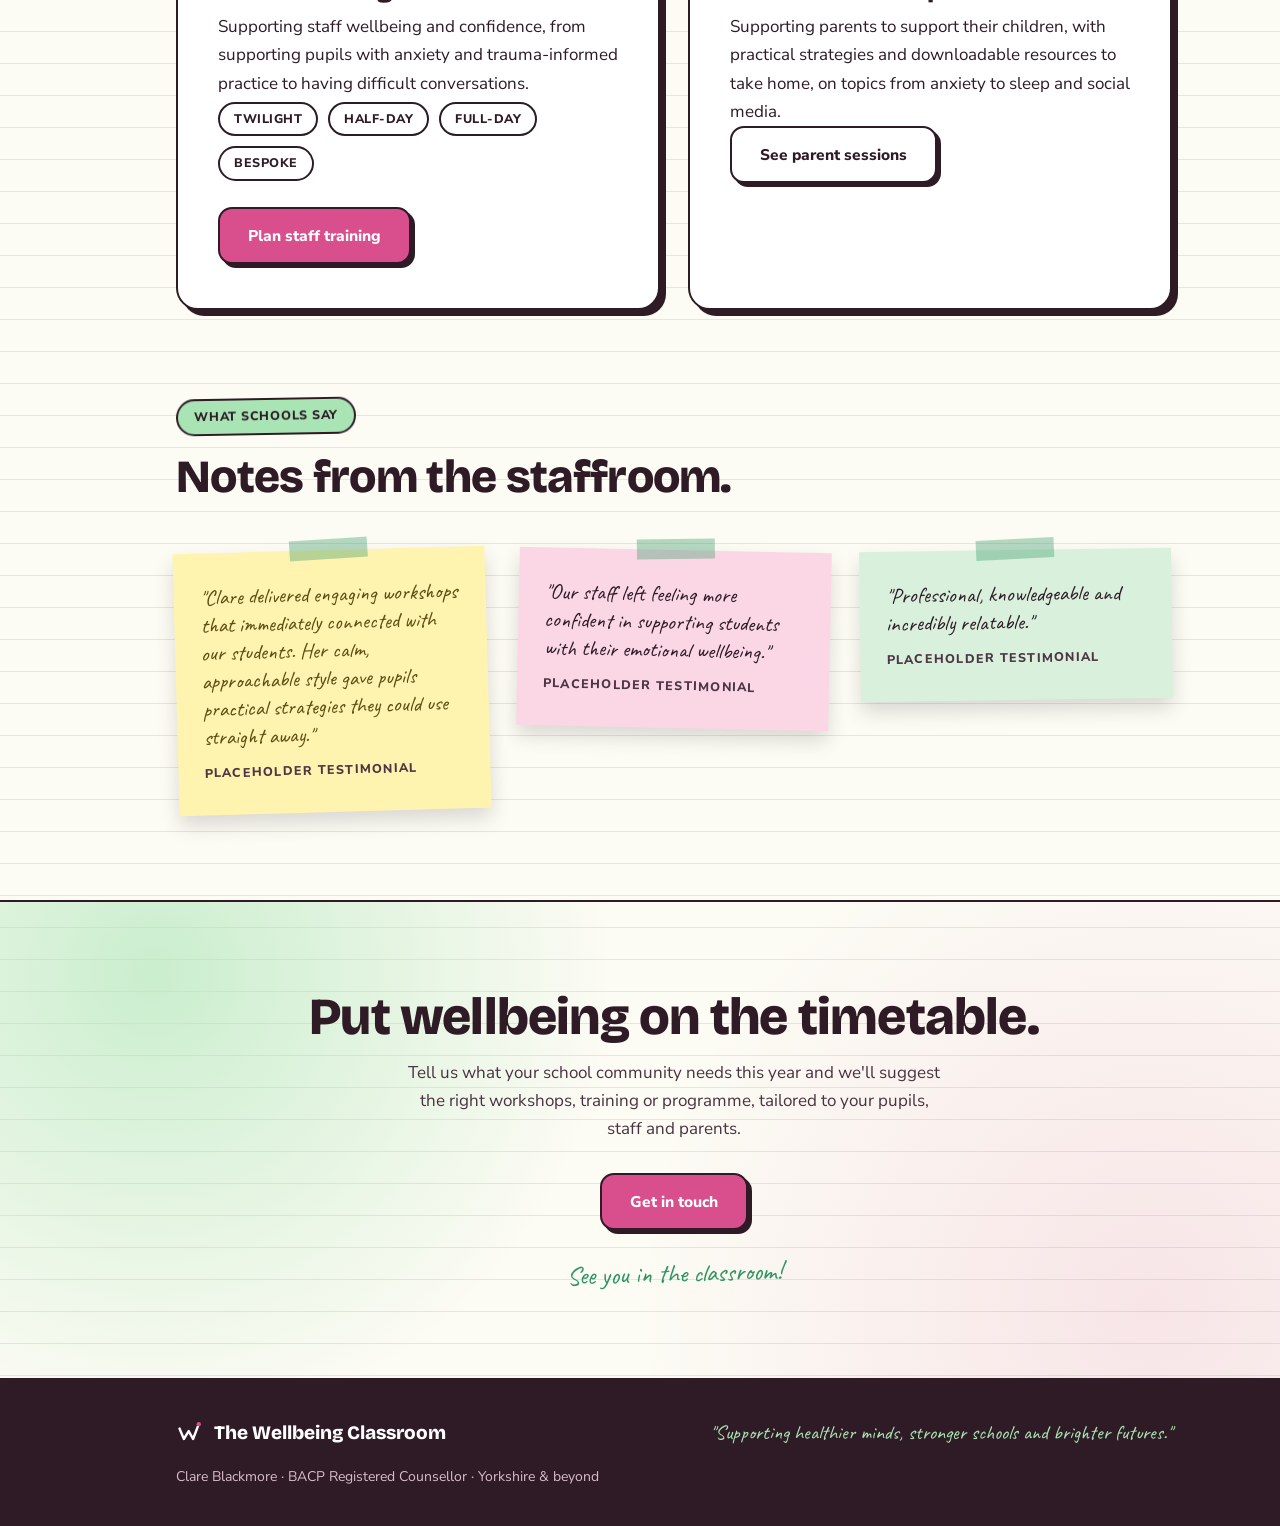
==== commit 360be103: "Hero: new headline, drop subline, route W line to land beside the text Co-Authored-By: Claude Fable " ====
--- a/index.html
+++ b/index.html
@@ -72,7 +72,7 @@
        1440x600 viewBox and stretch with the hero; the stroke width stays constant. -->
   <svg class="hero-line" viewBox="0 0 1440 600" preserveAspectRatio="none" fill="none" aria-hidden="true">
     <g id="w-rise-route">
-      <path id="w-rise-path" pathLength="1" vector-effect="non-scaling-stroke" d="M -24 470 L 320 565 L 650 490 L 950 565 L 1330 235" stroke="var(--ink)" stroke-width="10" stroke-linecap="round" stroke-linejoin="round"/>
+      <path id="w-rise-path" pathLength="1" vector-effect="non-scaling-stroke" d="M -24 490 L 300 560 L 580 498 L 860 560 L 1060 245" stroke="var(--ink)" stroke-width="10" stroke-linecap="round" stroke-linejoin="round"/>
     </g>
   </svg>
   <span class="hero-dot" id="hero-dot" aria-hidden="true"></span>
@@ -80,8 +80,7 @@
     <p class="hero-note" aria-hidden="true">This term's priority:
       <svg class="note-arrow" viewBox="0 0 64 42" fill="none" aria-hidden="true"><path pathLength="1" d="M4 6 C 24 2, 42 12, 56 32 M56 32 l-12 -3 M56 32 l-2 -12" stroke="var(--accent)" stroke-width="3.2" stroke-linecap="round" stroke-linejoin="round"/></svg>
     </p>
-    <h1>Practical wellbeing tools for your <span class="hl">whole school</span> community.</h1>
-    <p class="hero-sub">In-person workshops and training for pupils, staff and parents across Yorkshire.</p>
+    <h1>Practical wellbeing workshops for your <span class="hl">whole school</span> community.</h1>
     <div class="hero-ctas">
       <a href="contact.html" class="btn">Book a workshop for your school</a>
       <a href="workshops.html" class="btn plain">Browse the workshop menu</a>
--- a/styles/main.css
+++ b/styles/main.css
@@ -26,6 +26,9 @@
 .btn.sun{background:var(--highlight);color:var(--ink)}
 .btn.plain{background:#fff;color:var(--ink)}
 .eyebrow{display:inline-block;background:var(--highlight);border:2px solid var(--ink);border-radius:999px;padding:6px 16px;font-weight:800;font-size:12.5px;letter-spacing:.06em;text-transform:uppercase;margin-bottom:18px;transform:rotate(-1.5deg);color:var(--ink)}
+.eyebrow.pink{background:var(--tint-primary)}
+.eyebrow.green{background:var(--tint-highlight)}
+.eyebrow.dark{background:var(--ink);color:#fff}
 
 /* Nav */
 nav{position:sticky;top:0;z-index:20;background:color-mix(in srgb, var(--paper) 94%, transparent);backdrop-filter:blur(8px);border-bottom:2.5px solid var(--ink)}
@@ -60,15 +63,14 @@
    load animation lives at the bottom of this file under prefers-reduced-motion:
    no-preference (reduced motion just shows this completed state). */
 .hero-line{position:absolute;inset:0;width:100%;height:100%;z-index:1;pointer-events:none;overflow:visible}
-.hero-dot{position:absolute;z-index:1;width:22px;height:22px;border-radius:50%;background:var(--primary);border:4px solid var(--ink);left:calc(1330 / 1440 * 100%);top:calc(235 / 600 * 100%);transform:translate(-50%,-50%);pointer-events:none}
+.hero-dot{position:absolute;z-index:1;width:22px;height:22px;border-radius:50%;background:var(--primary);border:4px solid var(--ink);left:calc(1060 / 1440 * 100%);top:calc(245 / 600 * 100%);transform:translate(-50%,-50%);pointer-events:none}
 .hero-dot.js{left:0;top:0;transform:none}
-.hero .hl{position:relative;background:none}
+.hero .hl{position:relative;background:none;white-space:nowrap}
 .hero .hl::before{content:"";position:absolute;left:-3px;right:-3px;top:50%;bottom:6%;background:var(--highlight);z-index:-1}
 .hero-head{position:relative;z-index:2;max-width:1120px;margin:0 auto;padding:0 28px 0 96px}
 .hero-note{position:absolute;left:2px;top:-64px;width:92px;font-family:var(--font-hand);color:var(--faded);font-size:19px;line-height:1.12;text-align:right;transform:rotate(-4deg)}
 .hero-note .note-arrow{display:block;width:50px;margin:6px 0 0 auto}
 .hero h1{font-size:clamp(38px,4.8vw,64px);font-weight:800;letter-spacing:-.02em;line-height:1.05;max-width:20ch}
-.hero-sub{margin-top:26px;font-size:clamp(17px,1.55vw,21px);color:var(--body);max-width:52ch}
 .hero-ctas{display:flex;gap:15px;flex-wrap:wrap;margin-top:30px}
 
 /* Register strip (home only) */
@@ -83,6 +85,17 @@
 .photo-card::before{content:"";position:absolute;top:-11px;left:50%;transform:translateX(-50%) rotate(-2deg);width:78px;height:20px;background:var(--tape)}
 .photo-card img{display:block;width:100%;border-radius:10px}
 .photo-card figcaption{font-family:var(--font-hand);color:var(--accent);font-size:21px;text-align:center;padding:8px 0 6px}
+
+/* Photo placeholder well (audience pages; swap for a real <img>) */
+.photo-well{aspect-ratio:4/3;border-radius:10px;border:2px dashed var(--rule);background:var(--tint-neutral);display:flex;flex-direction:column;align-items:center;justify-content:center;gap:8px;text-align:center;padding:24px}
+.photo-well svg{width:56px;height:56px}
+.photo-well .hand{font-size:24px}
+.photo-soon{font-size:11.5px;font-weight:800;letter-spacing:.1em;text-transform:uppercase;color:var(--faded)}
+
+/* Key facts row: label + chips + action, same on every audience page */
+.about-grid+.subsec{margin-top:0}
+.key-row{display:flex;align-items:center;gap:18px 24px;flex-wrap:wrap}
+.key-label{font-weight:800;font-size:13.5px;letter-spacing:.08em;text-transform:uppercase}
 
 /* Sections */
 section{padding:88px 0}
@@ -136,19 +149,6 @@
 .formats{display:flex;gap:10px;flex-wrap:wrap}
 .book .formats{margin:4px 0 26px}
 .formats span{border:2px solid var(--ink);background:#fff;color:var(--ink);border-radius:999px;padding:5px 14px;font-size:12.5px;font-weight:800;letter-spacing:.04em;text-transform:uppercase}
-
-/* Skill cards (DBT) */
-.skill-grid{display:grid;grid-template-columns:repeat(4,1fr);gap:18px;margin-top:24px}
-.skill{background:#fff;border:2.5px solid var(--ink);border-radius:16px;box-shadow:4px 4px 0 var(--ink);padding:20px}
-.skill .num{font-family:var(--font-hand);font-size:32px;line-height:1;color:var(--primary);display:block}
-.skill h3{font-size:16.5px;font-weight:800;margin:8px 0 6px}
-.skill p{font-size:13.5px;color:var(--body-soft);line-height:1.5}
-
-/* Shared sub-section heads + format/CTA rows */
-.subsec{margin-top:52px}
-.subsec h2{font-size:23px;font-weight:800;margin-bottom:10px}
-.subsec>p{color:var(--body);font-size:16.5px;max-width:62ch}
-.format-row{margin-top:26px;display:flex;align-items:center;gap:24px;flex-wrap:wrap}
 
 /* Topic boards: one per audience page, same layout, page-identity colour
    (INSET dark ink, DBT pink, Parents green) with pinned paper notes */
@@ -224,7 +224,6 @@
 @media(max-width:1024px){
   .hero{padding:90px 0 100px}
   .cat-grid{grid-template-columns:repeat(2,1fr)}
-  .skill-grid{grid-template-columns:repeat(2,1fr)}
 }
 
 @media(max-width:920px){
@@ -261,8 +260,7 @@
   .hero-dot{width:17px;height:17px;border-width:3px}
   .cat-grid{grid-template-columns:1fr;gap:14px}
   .pack-band{padding:44px 0}
-  .skill-grid{grid-template-columns:1fr}
-  .format-row .btn{width:100%;text-align:center}
+  .format-row .btn,.key-row .btn{width:100%;text-align:center}
   .board{padding:26px 20px 30px}
   .board-grid{grid-template-columns:1fr 1fr;gap:14px}
   .pin-note{font-size:13px;padding:14px 12px 12px}
